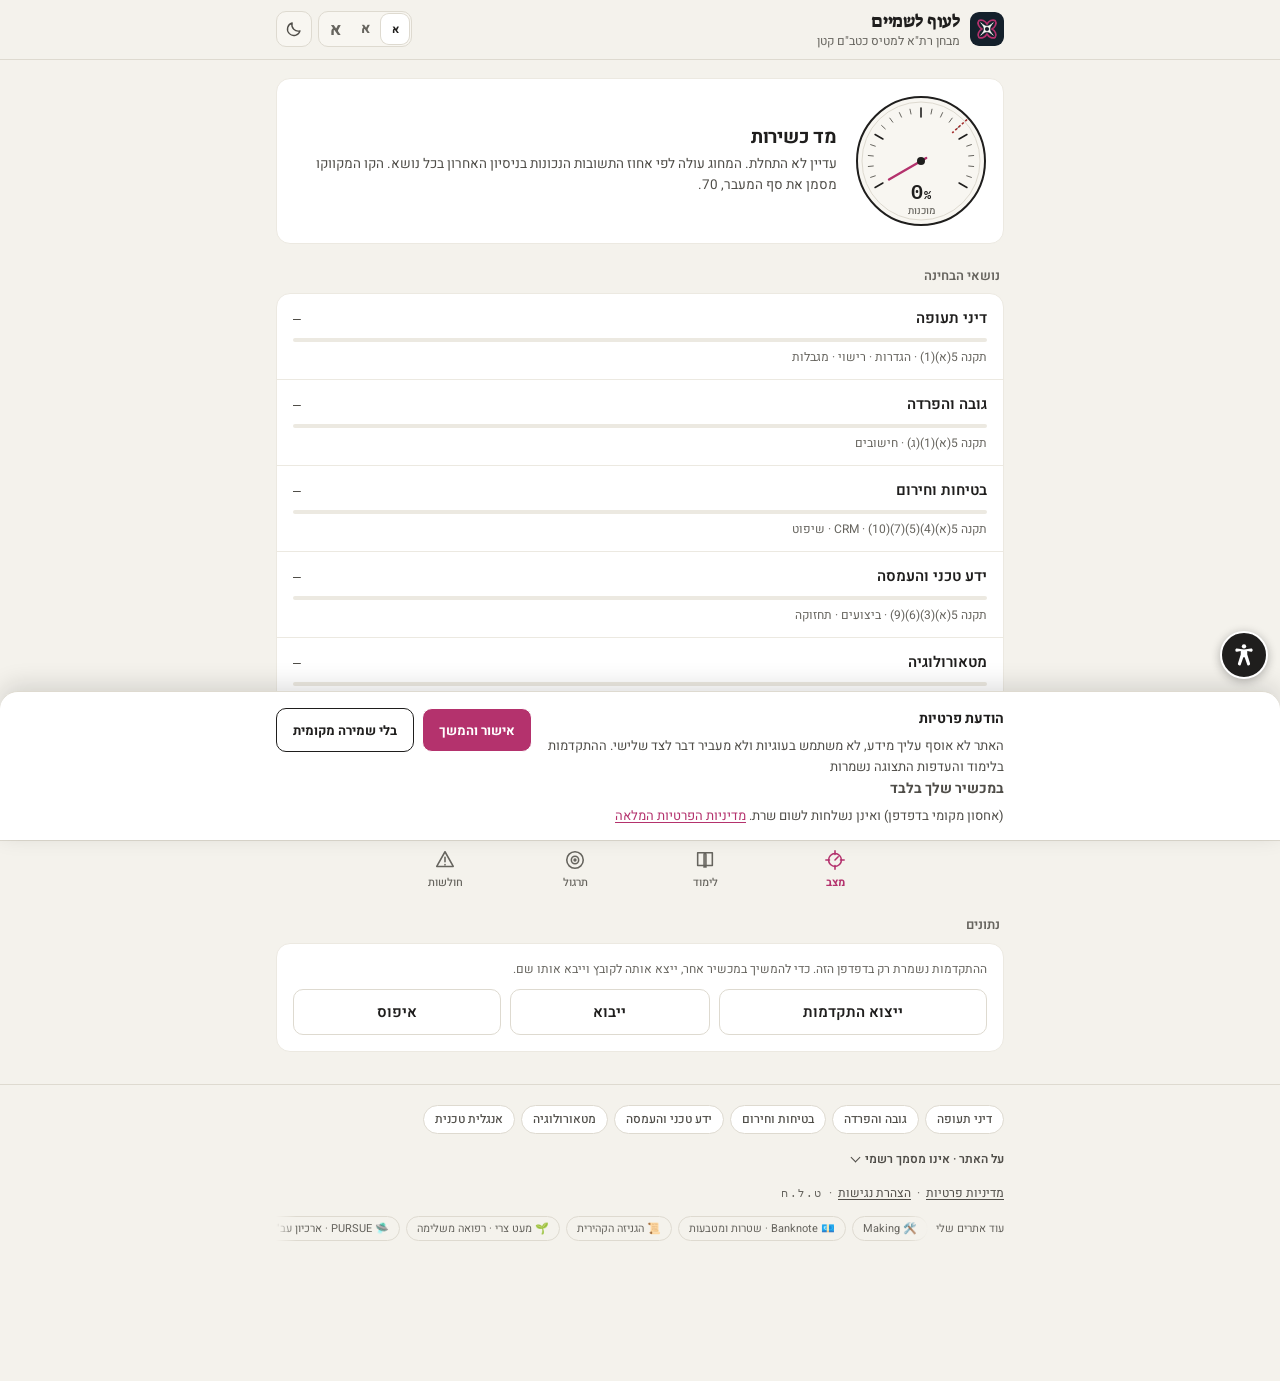
==== index.html @ e7f9210b "פס האתרים הנוספים: תנועה איטית מעצמו הפס נע לאט ימינה בלולאה רציפה (שני עותקים של הרשימה; ההעתק מוסת" ====
<!DOCTYPE html>
<html lang="he" dir="rtl">
<head>
<meta charset="utf-8">
<meta name="viewport" content="width=device-width, initial-scale=1, viewport-fit=cover">

<title>לעוף לשמיים · הכנה לבחינה העיונית לרישיון מטיס כטב"ם קטן (רת"א)</title>
<meta name="description" content="הכנה לבחינה העיונית של רת&quot;א לרישיון מטיס כטב&quot;ם קטן (עד 25 ק&quot;ג, קשר עין): 204 שאלות עם הסבר ומקור, 170 כרטיסיות לימוד, סימולציית מבחן ומד כשירות. חינם, בעברית, עובד גם אופליין.">

<!-- ===== זהות הדף לזחלנים (canonical + hreflang) =====
     הכתובות מוחלטות ומצביעות לדומיין הסופי. אם הדומיין משתנה — יש לעדכן
     כאן, ב-sitemap.xml, ב-robots.txt וב-JSON-LD שבתחתית ה-head. -->
<link rel="canonical" href="https://dronexam.co.il/">
<link rel="alternate" hreflang="he-IL" href="https://dronexam.co.il/">
<link rel="alternate" hreflang="x-default" href="https://dronexam.co.il/">
<meta name="robots" content="index, follow, max-snippet:-1, max-image-preview:large">

<!-- ===== Open Graph — תצוגה מקדימה בוואטסאפ / פייסבוק / טלגרם / לינקדאין =====
     וואטסאפ קורא רק HTML סטטי (לא מריץ JS), דורש כתובת תמונה מוחלטת ב-https,
     ומעדיף תמונה קלה. cover.jpg הוא 1200x630 (יחס 1.91:1) במשקל ~75KB. -->
<meta property="og:type" content="website">
<meta property="og:site_name" content="לעוף לשמיים">
<meta property="og:locale" content="he_IL">
<meta property="og:url" content="https://dronexam.co.il/">
<meta property="og:title" content="לעוף לשמיים · הכנה לבחינת רת&quot;א למטיס כטב&quot;ם קטן">
<meta property="og:description" content="204 שאלות עם הסבר ומקור, 170 כרטיסיות, סימולציית מבחן ומד כשירות לבחינה העיונית לרישיון מטיס כטב&quot;ם קטן. חינם ובעברית.">
<meta property="og:image" content="https://dronexam.co.il/assets/og/cover.jpg?v=3">
<meta property="og:image:secure_url" content="https://dronexam.co.il/assets/og/cover.jpg?v=3">
<meta property="og:image:type" content="image/jpeg">
<meta property="og:image:width" content="1200">
<meta property="og:image:height" content="630">
<meta property="og:image:alt" content="הלוגו של &quot;לעוף לשמיים&quot;, סמל של רחפן עם ארבעה מדחפים, לצד שם האתר ומספרי התוכן">

<!-- ===== Twitter / X ===== -->
<meta name="twitter:card" content="summary_large_image">
<meta name="twitter:title" content="לעוף לשמיים · הכנה לבחינת רת&quot;א למטיס כטב&quot;ם קטן">
<meta name="twitter:description" content="204 שאלות עם הסבר ומקור, 170 כרטיסיות, סימולציית מבחן ומד כשירות. חינם ובעברית.">
<meta name="twitter:image" content="https://dronexam.co.il/assets/og/cover.jpg?v=3">
<meta name="twitter:image:alt" content="הלוגו של &quot;לעוף לשמיים&quot;, סמל של רחפן עם ארבעה מדחפים, לצד שם האתר ומספרי התוכן">

<meta name="theme-color" content="#F4F2EC" media="(prefers-color-scheme: light)">
<meta name="theme-color" content="#1C1B19" media="(prefers-color-scheme: dark)">
<link rel="manifest" href="manifest.webmanifest">
<link rel="icon" href="assets/icons/icon.svg" type="image/svg+xml">
<!-- נפילה אחורה לדפדפנים בלי תמיכה ב-SVG favicon. ב-16px מוגש וריאנט
     מפושט (בלי רוזטת המג'נטה), שנשאר קריא בגודל הזה. -->
<link rel="icon" href="assets/icons/icon-32.png" type="image/png" sizes="32x32">
<link rel="icon" href="assets/icons/icon-16.png" type="image/png" sizes="16x16">
<link rel="apple-touch-icon" href="assets/icons/icon-192.png">
<meta name="apple-mobile-web-app-capable" content="yes">
<meta name="mobile-web-app-capable" content="yes">
<meta name="apple-mobile-web-app-status-bar-style" content="black-translucent">
<meta name="apple-mobile-web-app-title" content="לעוף לשמיים">

<!-- טעינה מוקדמת של שני הפונטים שמופיעים במסך הראשון — משפר LCP. -->
<link rel="preload" href="assets/fonts/heebo-300-hebrew.woff2" as="font" type="font/woff2" crossorigin>
<link rel="preload" href="assets/fonts/suezone-400-hebrew.woff2" as="font" type="font/woff2" crossorigin>
<link rel="stylesheet" href="assets/css/style.css">
<link rel="stylesheet" href="assets/css/a11y.css">

<!-- החלה מוקדמת של העדפות התצוגה — לפני הציור הראשון, כדי למנוע הבהוב.
     הלוגיקה המלאה יושבת ב-assets/js/app/fontsize.js וב-assets/js/app/a11y.js.
     אם המשתמש בחר "בלי שמירה מקומית" אין מה לקרוא, ולכן אין מה להחיל. -->
<script>
try{
  var _r=document.documentElement,_t=null;
  var _p=localStorage.getItem('privacy:v1');
  if(!_p||JSON.parse(_p).local!==false){
    var _fs=localStorage.getItem('altimeter:fs');
    if(_fs==='m'||_fs==='l')_r.setAttribute('data-fs',_fs);
    _t=localStorage.getItem('altimeter:theme');
    var _a=localStorage.getItem('a11y:v1');
    if(_a){_a=JSON.parse(_a);
      if(_a.mode)_r.classList.add('a11y-'+_a.mode);
      ['links','readable','spacing','still','cursor','focus'].forEach(function(k){if(_a[k])_r.classList.add('a11y-'+k);});}
  }
  if(_t!=='light'&&_t!=='dark')_t=(window.matchMedia&&matchMedia('(prefers-color-scheme: dark)').matches)?'dark':'light';
  _r.setAttribute('data-theme',_t);
}catch(e){}
</script>

<!-- ===== נתונים מובנים (schema.org) — כך גוגל מבין מה האתר הזה ===== -->
<script type="application/ld+json">
{
  "@context": "https://schema.org",
  "@graph": [
    {
      "@type": "WebSite",
      "@id": "https://dronexam.co.il/#website",
      "url": "https://dronexam.co.il/",
      "name": "לעוף לשמיים",
      "description": "הכנה לבחינה העיונית של רשות התעופה האזרחית לרישיון מטיס כטב\"ם קטן",
      "inLanguage": "he-IL"
    },
    {
      "@type": ["WebApplication", "LearningResource"],
      "@id": "https://dronexam.co.il/#app",
      "name": "לעוף לשמיים",
      "url": "https://dronexam.co.il/",
      "isPartOf": { "@id": "https://dronexam.co.il/#website" },
      "applicationCategory": "EducationalApplication",
      "operatingSystem": "Any (web browser)",
      "browserRequirements": "דפדפן מודרני עם JavaScript",
      "inLanguage": "he-IL",
      "isAccessibleForFree": true,
      "isFamilyFriendly": true,
      "learningResourceType": ["תרגול", "כרטיסיות לימוד", "סימולציית מבחן"],
      "educationalLevel": "הכשרה מקצועית: רישיון מטיס כטב\"ם קטן",
      "teaches": [
        "דיני תעופה",
        "גובה והפרדה",
        "בטיחות וחירום",
        "ידע טכני והעמסה",
        "מטאורולוגיה",
        "אנגלית טכנית"
      ],
      "about": {
        "@type": "Thing",
        "name": "הבחינה העיונית לרישיון מטיס כטב\"ם קטן",
        "description": "בחינה עיונית של רשות התעופה האזרחית (רת\"א) לכלי טיס בלתי מאויש שמסתו בהמראה קטנה מ-25 ק\"ג, בהפעלה בקשר עין ישיר (VLOS)",
        "sameAs": "https://www.gov.il/he/pages/knowledge-exam-uav"
      },
      "offers": {
        "@type": "Offer",
        "price": "0",
        "priceCurrency": "ILS",
        "availability": "https://schema.org/InStock"
      },
      "image": "https://dronexam.co.il/assets/og/cover.jpg?v=3"
    }
  ]
}
</script>
</head>
<body>

<a class="skip" href="#main">דלג לתוכן</a>

<header class="band">
  <div class="wrap band-wrap">
    <div class="brand">
      <img class="brand-mark" src="assets/icons/icon.svg" alt="" width="34" height="34">
      <div class="band-txt">
        <h1 class="ttl">לעוף לשמיים<span class="sr-only"> · הכנה לבחינה העיונית לרישיון מטיס כטב"ם קטן של רת"א</span></h1>
        <span class="cs">מבחן רת"א למטיס כטב"ם קטן</span>
      </div>
    </div>
    <div class="band-tools">
      <div class="fs-bar" role="group" aria-label="גודל טקסט">
        <button type="button" data-fs="s" aria-pressed="true" title="טקסט קטן" onclick="setFontSize('s')">א<span class="sr-only">קטן</span></button>
        <button type="button" data-fs="m" aria-pressed="false" title="טקסט בינוני" onclick="setFontSize('m')">א<span class="sr-only">בינוני</span></button>
        <button type="button" data-fs="l" aria-pressed="false" title="טקסט גדול" onclick="setFontSize('l')">א<span class="sr-only">גדול</span></button>
      </div>
      <button type="button" class="icon-btn" data-theme-toggle aria-pressed="false" title="מעבר לתצוגה כהה">
        <svg class="i-moon" viewBox="0 0 24 24" aria-hidden="true"><path d="M20 14.5A8.5 8.5 0 0 1 9.5 4a8.5 8.5 0 1 0 10.5 10.5z"/></svg>
        <svg class="i-sun" viewBox="0 0 24 24" aria-hidden="true"><circle cx="12" cy="12" r="4"/><path d="M12 2v2M12 20v2M4.9 4.9l1.4 1.4M17.7 17.7l1.4 1.4M2 12h2M20 12h2M4.9 19.1l1.4-1.4M17.7 6.3l1.4-1.4"/></svg>
        <span class="sr-only">תצוגה כהה</span>
      </button>
    </div>
  </div>
</header>

<main class="wrap" id="main">

<!-- ============ DASHBOARD ============ -->
<section id="v-home" class="view on">
  <div class="gauge-row">
    <div class="gauge" id="gauge"></div>
    <div class="gauge-txt">
      <h2>מד כשירות</h2>
      <p id="gauge-note">עדיין לא התחלת. המחוג עולה לפי אחוז התשובות הנכונות בניסיון האחרון בכל נושא.</p>
    </div>
  </div>

  <h2 class="eyebrow">נושאי הבחינה</h2>
  <!-- תוכן סטטי לזחלנים ולגולשים ללא JS. render() מחליף אותו בפסי ההתקדמות. -->
  <div id="subjects">
    <ul class="seo-list">
      <li><b>דיני תעופה</b>: תקנה 5(א)(1) · הגדרות · רישוי · מגבלות</li>
      <li><b>גובה והפרדה</b>: תקנה 5(א)(1)(ג) · חישובים</li>
      <li><b>בטיחות וחירום</b>: תקנה 5(א)(4)(5)(7)(10) · CRM · שיפוט</li>
      <li><b>ידע טכני והעמסה</b>: תקנה 5(א)(3)(6)(9) · ביצועים · תחזוקה</li>
      <li><b>מטאורולוגיה</b>: תקנה 5(א)(2) · בסיסית ויישומה</li>
      <li><b>אנגלית טכנית</b>: תקנה 5(א)(11) · מונחים תעופתיים</li>
    </ul>
  </div>

  <div class="btn-row">
    <button class="btn mag" onclick="startExam()">סימולציית מבחן מלאה</button>
    <button class="btn alt" onclick="go('study')">לימוד</button>
  </div>

  <hr class="rule">
  <h2 class="eyebrow">נתונים</h2>
  <div class="card">
    <p class="tiny" style="margin:0 0 10px">ההתקדמות נשמרת רק בדפדפן הזה. כדי להמשיך במכשיר אחר, ייצא אותה לקובץ וייבא אותו שם.</p>
    <div class="btn-row" style="margin:0">
      <button class="btn alt" onclick="exportData()">ייצוא התקדמות</button>
      <button class="btn alt" onclick="document.getElementById('imp').click()">ייבוא</button>
      <button class="btn alt" onclick="resetAll()">איפוס</button>
    </div>
    <input type="file" id="imp" accept=".json" style="display:none" onchange="importData(event)">
  </div>
</section>

<!-- ============ STUDY ============ -->
<section id="v-study" class="view">
  <h2 class="eyebrow">לימוד לפי נושא</h2>
  <div id="study-nav"></div>
  <div id="study-body"></div>
</section>

<!-- ============ DRILL ============ -->
<section id="v-drill" class="view">
  <div id="drill-body"></div>
</section>

<!-- ============ WEAK ============ -->
<section id="v-weak" class="view">
  <div id="weak-body"></div>
</section>

</main>

<footer class="site-foot">
  <div class="wrap">
    <nav class="foot-topics" aria-label="דפי נושא לעיון">
      <a href="aviation-law/">דיני תעופה</a>
      <a href="altitude-separation/">גובה והפרדה</a>
      <a href="safety-emergency/">בטיחות וחירום</a>
      <a href="technical-loading/">ידע טכני והעמסה</a>
      <a href="meteorology/">מטאורולוגיה</a>
      <a href="aviation-english/">אנגלית טכנית</a>
    </nav>

    <!-- הטקסט נשאר ב-HTML (ולכן נסרק ונקרא כרגיל), רק מקופל כברירת מחדל
         כדי שלא ימלא את תחתית המסך. -->
    <details class="foot-more">
      <summary>על האתר · אינו מסמך רשמי</summary>
      <p><b>לעוף לשמיים</b> הוא כלי לימוד חופשי בעברית לקראת הבחינה העיונית של רשות התעופה
      האזרחית (רת"א) לרישיון מטיס כטב"ם קטן, כלומר כלי טיס בלתי מאויש שמסתו בהמראה קטנה מ-25 ק"ג
      ומופעל בקשר עין ישיר (VLOS). האתר כולל 204 שאלות תרגול עם הסבר ומקור, 170 כרטיסיות
      לימוד, סימולציית מבחן בת 36 שאלות ומד כשירות אישי, ועובד גם ללא חיבור לאינטרנט.</p>

      <p>התוכן מבוסס על החומר העיוני הרשמי של רת"א, תקנות הטיס (הפעלת מערכת כטב"ם קטן)
      התשפ"ד-2024, פמ"ת פרק ב-09 וחוק הטיס התשע"א-2011. הוא אינו מסמך רשמי,
      אינו מחליף אותם ואינו ייעוץ מקצועי או משפטי.</p>

      <p>השאלות, ההסברים והמסיחים נוסחו על ידי Claude ואינם שאלות מבחן רשמיות.</p>

      <p>ייתכנו טעויות, ולכן לפני שמסתמכים על משהו כדאי לבדוק אותו מול המקור הרשמי ב<a href="https://www.gov.il/he/pages/knowledge-exam-uav" target="_blank" rel="noopener" title="דף הבחינה העיונית באתר רת&quot;א">אתר רת"א</a>.</p>
    </details>

    <p class="foot-legal"><a href="privacy/">מדיניות פרטיות</a> · <a href="accessibility/">הצהרת נגישות</a> · <span class="tlh">ט.ל.ח</span></p>

    <!-- פס שנע לאט מעצמו. הסט השני הוא העתק לגלילה רציפה, ולכן מוסתר מקורא
         המסך ומהמקלדת. נעצר בריחוף, במיקוד ובלחיצה, ובמצב "בלי תנועה"
         (הגדרת המערכת או תפריט הנגישות) הופך לפס רגיל שגוללים ביד. -->
    <nav class="sister" aria-label="האתרים הנוספים שלי">
      <span class="sister-lbl">עוד אתרים שלי</span>
      <div class="sister-view">
        <div class="sister-track">
        <div class="sister-set">
          <a href="https://making-il.co.il/" rel="noopener"><span aria-hidden="true">🛠️</span> Making</a>
          <a href="https://banknote.co.il/" rel="noopener"><span aria-hidden="true">💶</span> Banknote · שטרות ומטבעות</a>
          <a href="https://www.geniza.co.il/" rel="noopener"><span aria-hidden="true">📜</span> הגניזה הקהירית</a>
          <a href="https://holisticcenter.co.il/" rel="noopener"><span aria-hidden="true">🌱</span> מעט צרי · רפואה משלימה</a>
          <a href="https://pursue.co.il/" rel="noopener"><span aria-hidden="true">🛸</span> PURSUE · ארכיון עב"מים</a>
          <a href="https://heb-cal.co.il/" rel="noopener"><span aria-hidden="true">📅</span> לוח עברי</a>
        </div>
        <div class="sister-set sister-clone" aria-hidden="true">
          <a href="https://making-il.co.il/" rel="noopener" tabindex="-1"><span aria-hidden="true">🛠️</span> Making</a>
          <a href="https://banknote.co.il/" rel="noopener" tabindex="-1"><span aria-hidden="true">💶</span> Banknote · שטרות ומטבעות</a>
          <a href="https://www.geniza.co.il/" rel="noopener" tabindex="-1"><span aria-hidden="true">📜</span> הגניזה הקהירית</a>
          <a href="https://holisticcenter.co.il/" rel="noopener" tabindex="-1"><span aria-hidden="true">🌱</span> מעט צרי · רפואה משלימה</a>
          <a href="https://pursue.co.il/" rel="noopener" tabindex="-1"><span aria-hidden="true">🛸</span> PURSUE · ארכיון עב"מים</a>
          <a href="https://heb-cal.co.il/" rel="noopener" tabindex="-1"><span aria-hidden="true">📅</span> לוח עברי</a>
        </div>
        </div>
      </div>
    </nav>  </div>
</footer>

<nav class="tabbar" aria-label="ניווט ראשי">
  <button id="n-home" class="on" aria-current="page" onclick="go('home')">
    <svg viewBox="0 0 24 24" aria-hidden="true"><path d="M12 2v4M12 18v4M2 12h4M18 12h4"/><circle cx="12" cy="12" r="7"/><path d="M12 12l3.5-3.5"/></svg>
    מצב
  </button>
  <button id="n-study" onclick="go('study')">
    <svg viewBox="0 0 24 24" aria-hidden="true"><path d="M4 4h7a2 2 0 012 2v14a2 2 0 00-2-2H4z"/><path d="M20 4h-7a2 2 0 00-2 2v14a2 2 0 012-2h7z"/></svg>
    לימוד
  </button>
  <button id="n-drill" onclick="go('drill')">
    <svg viewBox="0 0 24 24" aria-hidden="true"><circle cx="12" cy="12" r="9"/><circle cx="12" cy="12" r="4"/><circle cx="12" cy="12" r="1"/></svg>
    תרגול
  </button>
  <button id="n-weak" onclick="go('weak')">
    <svg viewBox="0 0 24 24" aria-hidden="true"><path d="M12 3l9 16H3z"/><path d="M12 9v5M12 17v.5"/></svg>
    חולשות<span class="badge" id="weak-badge" style="display:none">0</span>
  </button>
</nav>

<!-- טעינה בסדר קבוע עם תגיות script רגילות (לא ES modules) — עובד גם ב-file:// ללא שרת -->
<script src="assets/js/data/subjects.js"></script>
<script src="assets/js/data/questions.js"></script>
<script src="assets/js/data/cards.js"></script>
<script src="assets/js/data/study.js"></script>
<script src="assets/js/app/privacy.js"></script>
<script src="assets/js/app/fontsize.js"></script>
<script src="assets/js/app/theme.js"></script>
<script src="assets/js/app/a11y.js"></script>
<script src="assets/js/app/storage.js"></script>
<script src="assets/js/app/gauge.js"></script>
<script src="assets/js/app/study.js"></script>
<script src="assets/js/app/quiz.js"></script>
<script src="assets/js/app/main.js"></script>
</body>
</html>
---- assets/css/style.css ----
/* ================= פונטים מקומיים (עבודה אופליין) ================= */
/* Heebo הוא גופן משתנה (variable): קובץ אחד מכסה את כל המשקלים 100-900.
   לכן הצהרה אחת לכל טווח תווים, עם טווח משקלים, ולא הצהרה לכל משקל. */
/* Heebo · hebrew */
@font-face {
  font-family: 'Heebo';
  font-style: normal;
  font-weight: 100 900;
  font-display: swap;
  src: url(../fonts/heebo-300-hebrew.woff2) format('woff2');
  unicode-range: U+0307-0308, U+0590-05FF, U+200C-2010, U+20AA, U+25CC, U+FB1D-FB4F;
}
/* Heebo · latin-ext */
@font-face {
  font-family: 'Heebo';
  font-style: normal;
  font-weight: 100 900;
  font-display: swap;
  src: url(../fonts/heebo-300-latin-ext.woff2) format('woff2');
  unicode-range: U+0100-02BA, U+02BD-02C5, U+02C7-02CC, U+02CE-02D7, U+02DD-02FF, U+0304, U+0308, U+0329, U+1D00-1DBF, U+1E00-1E9F, U+1EF2-1EFF, U+2020, U+20A0-20AB, U+20AD-20C0, U+2113, U+2C60-2C7F, U+A720-A7FF;
}
/* Heebo · latin */
@font-face {
  font-family: 'Heebo';
  font-style: normal;
  font-weight: 100 900;
  font-display: swap;
  src: url(../fonts/heebo-300-latin.woff2) format('woff2');
  unicode-range: U+0000-00FF, U+0131, U+0152-0153, U+02BB-02BC, U+02C6, U+02DA, U+02DC, U+0304, U+0308, U+0329, U+2000-206F, U+20AC, U+2122, U+2191, U+2193, U+2212, U+2215, U+FEFF, U+FFFD;
}
/* IBM Plex Mono · 400 · latin-ext */
@font-face {
  font-family: 'IBM Plex Mono';
  font-style: normal;
  font-weight: 400;
  font-display: swap;
  src: url(../fonts/ibmplexmono-400-latin-ext.woff2) format('woff2');
  unicode-range: U+0100-02BA, U+02BD-02C5, U+02C7-02CC, U+02CE-02D7, U+02DD-02FF, U+0304, U+0308, U+0329, U+1D00-1DBF, U+1E00-1E9F, U+1EF2-1EFF, U+2020, U+20A0-20AB, U+20AD-20C0, U+2113, U+2C60-2C7F, U+A720-A7FF;
}
/* IBM Plex Mono · 400 · latin */
@font-face {
  font-family: 'IBM Plex Mono';
  font-style: normal;
  font-weight: 400;
  font-display: swap;
  src: url(../fonts/ibmplexmono-400-latin.woff2) format('woff2');
  unicode-range: U+0000-00FF, U+0131, U+0152-0153, U+02BB-02BC, U+02C6, U+02DA, U+02DC, U+0304, U+0308, U+0329, U+2000-206F, U+20AC, U+2122, U+2191, U+2193, U+2212, U+2215, U+FEFF, U+FFFD;
}
/* IBM Plex Mono · 600 · latin-ext */
@font-face {
  font-family: 'IBM Plex Mono';
  font-style: normal;
  font-weight: 600;
  font-display: swap;
  src: url(../fonts/ibmplexmono-600-latin-ext.woff2) format('woff2');
  unicode-range: U+0100-02BA, U+02BD-02C5, U+02C7-02CC, U+02CE-02D7, U+02DD-02FF, U+0304, U+0308, U+0329, U+1D00-1DBF, U+1E00-1E9F, U+1EF2-1EFF, U+2020, U+20A0-20AB, U+20AD-20C0, U+2113, U+2C60-2C7F, U+A720-A7FF;
}
/* IBM Plex Mono · 600 · latin */
@font-face {
  font-family: 'IBM Plex Mono';
  font-style: normal;
  font-weight: 600;
  font-display: swap;
  src: url(../fonts/ibmplexmono-600-latin.woff2) format('woff2');
  unicode-range: U+0000-00FF, U+0131, U+0152-0153, U+02BB-02BC, U+02C6, U+02DA, U+02DC, U+0304, U+0308, U+0329, U+2000-206F, U+20AC, U+2122, U+2191, U+2193, U+2212, U+2215, U+FEFF, U+FFFD;
}
/* Suez One · 400 · hebrew */
@font-face {
  font-family: 'Suez One';
  font-style: normal;
  font-weight: 400;
  font-display: swap;
  src: url(../fonts/suezone-400-hebrew.woff2) format('woff2');
  unicode-range: U+0307-0308, U+0590-05FF, U+200C-2010, U+20AA, U+25CC, U+FB1D-FB4F;
}
/* Suez One · 400 · latin-ext */
@font-face {
  font-family: 'Suez One';
  font-style: normal;
  font-weight: 400;
  font-display: swap;
  src: url(../fonts/suezone-400-latin-ext.woff2) format('woff2');
  unicode-range: U+0100-02BA, U+02BD-02C5, U+02C7-02CC, U+02CE-02D7, U+02DD-02FF, U+0304, U+0308, U+0329, U+1D00-1DBF, U+1E00-1E9F, U+1EF2-1EFF, U+2020, U+20A0-20AB, U+20AD-20C0, U+2113, U+2C60-2C7F, U+A720-A7FF;
}
/* Suez One · 400 · latin */
@font-face {
  font-family: 'Suez One';
  font-style: normal;
  font-weight: 400;
  font-display: swap;
  src: url(../fonts/suezone-400-latin.woff2) format('woff2');
  unicode-range: U+0000-00FF, U+0131, U+0152-0153, U+02BB-02BC, U+02C6, U+02DA, U+02DC, U+0304, U+0308, U+0329, U+2000-206F, U+20AC, U+2122, U+2191, U+2193, U+2212, U+2215, U+FEFF, U+FFFD;
}


/* ================= עיצוב האפליקציה =================
   שפת העיצוב (מגרסה 3): רקע נייר חם, משטחים לבנים עם פינות מעוגלות,
   קווים רכים וכמעט בלי צללים. המג'נטה נשארת צבע הזהות. אותה מערכת
   משתנים מזינה מצב בהיר, מצב כהה ואת מצבי הנגישות (a11y.css), ולכן
   שום צבע ברכיב לא נכתב ישירות: רק דרך משתנה. */
:root{
  --paper:#F4F2EC;
  --surface:#FFFFFF;
  --surface-2:#F8F6F1;
  --ink:#1F1E1D;
  --ink-2:#4F4D48;
  --ink-3:#66645E;   /* 5.2:1 מול --paper. טקסט משני קטן חייב 4.5:1 (WCAG 1.4.3) */
  --magenta:#B4326D;
  --blue:#22608F;
  --amber:#96581A;
  --green:#2C6B4E;
  --red:#A32B2B;
  --hair:#DEDAD0;
  --hair-2:#ECE9E1;
  --on-accent:#FFFFFF;
  /* רקעים עדינים להודעות, להסברים ולסימון תשובות */
  --tint-mag:#FAEEF3;  --on-tint-mag:#6B2242;
  --tint-amber:#FAF3E8; --on-tint-amber:#5C4520;
  --tint-blue:#EEF3F8; --on-tint-blue:#1E3A4F;
  --tint-green:#EAF4EE;
  --tint-red:#F9EDED; --on-tint-red:#5C2020;
  /* צבעי הנושאים. subjects.js מחזיק את הגוון הבהיר; כאן הוא עובר
     לגוון בהיר יותר במצב כהה, כדי שכותרות בצבע הנושא יישארו קריאות. */
  --s-LAW:#B4326D; --s-CALC:#22608F; --s-OPS:#8A2E2E;
  --s-TECH:#96581A; --s-MET:#2C6B4E; --s-ENG:#4A3B8C;
  --r:14px;
  --r-sm:10px;
  --shadow:none;
  --tap:rgba(31,30,29,.05);
  color-scheme:light;
}
/* מצב כהה. data-theme נקבע בסקריפט המוקדם שב-<head> (לפי בחירת המשתמש
   או לפי הגדרת המערכת). בלי JS, שאילתת המדיה למטה עושה את אותו הדבר.
   הסלקטורים ברמת ספציפיות של html.a11y-*, ו-a11y.css נטען אחרי הקובץ
   הזה: לכן כשמצב נגישות דלוק, הוא גובר על המצב הכהה. */
html[data-theme="dark"]{
  --paper:#1C1B19;
  --surface:#252422;
  --surface-2:#2D2B28;
  --ink:#F3F1EC;
  --ink-2:#CFCBC2;
  --ink-3:#A9A59C;
  --magenta:#F07CAE;
  --blue:#86BCE8;
  --amber:#E5AE6B;
  --green:#7FCBA3;
  --red:#F29494;
  --hair:#3A3833;
  --hair-2:#302E2A;
  --on-accent:#1C1016;
  --tint-mag:#35212A;  --on-tint-mag:#F6D5E3;
  --tint-amber:#33291C; --on-tint-amber:#F0DDC2;
  --tint-blue:#1E2A35; --on-tint-blue:#D5E6F4;
  --tint-green:#1C2E25;
  --tint-red:#3A2020; --on-tint-red:#F6D6D6;
  --s-LAW:#F07CAE; --s-CALC:#86BCE8; --s-OPS:#EE9A9A;
  --s-TECH:#E5AE6B; --s-MET:#7FCBA3; --s-ENG:#B6A8F0;
  --tap:rgba(255,255,255,.06);
  color-scheme:dark;
}
@media (prefers-color-scheme:dark){
  html:not([data-theme]){
    --paper:#1C1B19;--surface:#252422;--surface-2:#2D2B28;
    --ink:#F3F1EC;--ink-2:#CFCBC2;--ink-3:#A9A59C;
    --magenta:#F07CAE;--blue:#86BCE8;--amber:#E5AE6B;--green:#7FCBA3;--red:#F29494;
    --hair:#3A3833;--hair-2:#302E2A;--on-accent:#1C1016;
    --tint-mag:#35212A;--on-tint-mag:#F6D5E3;--tint-amber:#33291C;--on-tint-amber:#F0DDC2;
    --tint-blue:#1E2A35;--on-tint-blue:#D5E6F4;--tint-green:#1C2E25;--tint-red:#3A2020;--on-tint-red:#F6D6D6;
    --s-LAW:#F07CAE;--s-CALC:#86BCE8;--s-OPS:#EE9A9A;--s-TECH:#E5AE6B;--s-MET:#7FCBA3;--s-ENG:#B6A8F0;
    --tap:rgba(255,255,255,.06);color-scheme:dark;
  }
}

*{box-sizing:border-box;-webkit-tap-highlight-color:transparent}
html,body{margin:0;padding:0}

/* ---- גודל טקסט (3 מדרגות) ----
   כל מידות הטקסט בגיליון נמדדות ב-rem, ולכן שינוי גודל הבסיס כאן מגדיל
   את כל האפליקציה בבת אחת. 's' הוא הגודל המקורי. דפי הנושא הסטטיים
   חולקים את הגיליון הזה, ובלי data-fs הם נשארים על 16px. */
html{font-size:16px;-webkit-text-size-adjust:100%;text-size-adjust:100%}
html[data-fs="m"]{font-size:18px}
html[data-fs="l"]{font-size:20px}
body{
  background:var(--paper);
  color:var(--ink);
  font-family:'Heebo',system-ui,sans-serif;
  font-size:1rem;line-height:1.6;
  padding-bottom:4.5rem;
  padding-bottom:calc(4.5rem + env(safe-area-inset-bottom));
  -webkit-font-smoothing:antialiased;
}
h1,h2,h3{font-family:'Heebo',system-ui,sans-serif;font-weight:700;line-height:1.3;margin:0;letter-spacing:-.01em}
.mono{font-family:'IBM Plex Mono',monospace;font-variant-numeric:tabular-nums;direction:ltr;unicode-bidi:isolate}
button{font-family:inherit;font-size:inherit;color:inherit;cursor:pointer}
:focus-visible{outline:2px solid var(--magenta);outline-offset:2px}
/* כותרת שמקבלת מיקוד מהקוד (במעבר בין תצוגות) אינה פקד. קורא המסך
   מקריא אותה, ואין סיבה לצייר סביבה מסגרת שנראית כמו באג. */
[tabindex="-1"]:focus{outline:none}
@media (prefers-reduced-motion:reduce){*{animation:none!important;transition:none!important}}

/* ---- shell ---- */
.wrap{max-width:760px;margin:0 auto;padding:0 16px}
header.band{
  position:sticky;top:0;z-index:40;
  background:var(--paper);color:var(--ink);
  border-bottom:1px solid var(--hair);
  padding:10px 0;padding-top:calc(10px + env(safe-area-inset-top));
}
.band .wrap{display:flex;align-items:center;gap:10px}
.brand{display:flex;align-items:center;gap:10px;min-width:0;flex:1 1 auto;color:inherit;text-decoration:none}
.brand-mark{width:34px;height:34px;flex:0 0 auto;border-radius:9px;display:block}
.band-txt{display:flex;flex-direction:column;min-width:0}
.band .ttl{font-family:'Suez One',Georgia,serif;font-weight:400;font-size:1.125rem;line-height:1.25;margin:0;color:var(--ink);text-decoration:none}
.band .cs{font-size:.75rem;line-height:1.35;color:var(--ink-3);white-space:nowrap;overflow:hidden;text-overflow:ellipsis}
.band-tools{display:flex;align-items:center;gap:6px;flex:0 0 auto;margin-inline-start:auto}

/* ---- סרגל גודל טקסט ----
   מידות קבועות ב-px בכוונה: הסרגל לא משנה גודל יחד עם התוכן,
   כדי שיישאר עוגן יציב בכל שלוש המדרגות. */
.fs-bar{
  display:flex;align-items:stretch;gap:2px;padding:2px;
  background:var(--surface-2);border:1px solid var(--hair);border-radius:10px;
}
.fs-bar button{
  background:none;border:none;padding:0 6px;min-width:28px;min-height:30px;border-radius:8px;
  display:flex;align-items:center;justify-content:center;
  font-family:'Heebo',system-ui,sans-serif;font-weight:700;line-height:1;
  color:var(--ink-3);
}
/* שלושת אלה נשארים ב-px בכוונה: אחרת ה"א" הקטנה גדלה גם היא ואי אפשר להשוות. */
.fs-bar button[data-fs="s"]{font-size:11px} /* a11y-allow-px */
.fs-bar button[data-fs="m"]{font-size:14px} /* a11y-allow-px */
.fs-bar button[data-fs="l"]{font-size:17px} /* a11y-allow-px */
.fs-bar button[aria-pressed="true"]{background:var(--surface);color:var(--ink);box-shadow:0 0 0 1px var(--hair)}
.fs-bar button:active{background:var(--tap)}

/* כפתור ערכת הצבעים (בהיר / כהה) */
.icon-btn{
  width:36px;height:36px;flex:0 0 auto;border-radius:10px;
  display:grid;place-items:center;padding:0;
  background:var(--surface-2);border:1px solid var(--hair);color:var(--ink-2);
}
.icon-btn:active{background:var(--tap)}
.icon-btn svg{width:18px;height:18px;fill:none;stroke:currentColor;stroke-width:1.8;stroke-linecap:round;stroke-linejoin:round}
.icon-btn .i-sun{display:none}
html[data-theme="dark"] .icon-btn .i-sun{display:block}
html[data-theme="dark"] .icon-btn .i-moon{display:none}

.view{display:none;padding-top:18px}
.view.on{display:block}

/* כותרת מדור קטנה (לפני כרטיס או רשימה) */
.eyebrow{
  font-family:'Heebo',system-ui,sans-serif;font-size:.8125rem;font-weight:600;
  color:var(--ink-3);margin:0 4px 8px;line-height:1.5;letter-spacing:0;
}

/* ---- נגישות + זחלנים ---- */
.sr-only{
  position:absolute;width:1px;height:1px;padding:0;margin:-1px;
  overflow:hidden;clip:rect(0,0,0,0);white-space:nowrap;border:0;
}
.skip{
  position:absolute;right:-9999px;top:0;z-index:50;
  background:var(--ink);color:var(--paper);border-radius:var(--r-sm);
  padding:9px 14px;font-size:.8125rem;text-decoration:none;
}
.skip:focus{right:8px;top:8px}
/* רשימת הנושאים הסטטית שב-#subjects — נראית רק אם JS לא רץ. */
.seo-list{
  margin:0;padding:12px 16px;list-style:none;
  font-size:.8125rem;color:var(--ink-2);line-height:1.75;
}
.seo-list b{color:var(--ink);font-weight:600}

/* ---- מד הכשירות (המחוג) ---- */
.gauge-row{
  display:flex;gap:18px;align-items:center;margin-bottom:22px;
  background:var(--surface);border:1px solid var(--hair-2);border-radius:var(--r);
  padding:16px;
}
.gauge{flex:0 0 8.25rem;width:8.25rem;height:8.25rem;position:relative}
.gauge svg{display:block;width:100%;height:100%}
/* הקריאה יושבת בפתח התחתון של השעון: המחוג נע על 240 מעלות בלבד, והרבע
   התחתון (120 מעלות סביב "שש") נשאר תמיד פנוי. כך המחוג לא עובר אף פעם
   מעל המספר. */
.gauge .rdg{
  position:absolute;inset:0;display:flex;flex-direction:column;
  align-items:center;justify-content:flex-end;padding-bottom:6%;pointer-events:none;
}
.gauge .rdg b{font-family:'IBM Plex Mono',monospace;font-size:1.25rem;font-weight:600;letter-spacing:-.02em;line-height:1}
.gauge .rdg b{direction:ltr;unicode-bidi:isolate}
.gauge .rdg b small{font-size:.6em;font-weight:600;margin-inline-start:1px}
.gauge .rdg span{font-size:.625rem;font-weight:500;color:var(--ink-3);margin-top:2px}
/* המחוג מצויר ב-SVG; הצבעים שלו מגיעים מהמשתנים דרך המחלקות האלה */
.gauge .g-face{fill:var(--surface-2);stroke:var(--ink)}
.gauge .g-ring{stroke:var(--hair)}
.gauge .g-maj{stroke:var(--ink)}
.gauge .g-min{stroke:var(--ink-3)}
.gauge .g-needle{stroke:var(--magenta)}
.gauge .g-hub{fill:var(--ink)}
.gauge .g-bug{stroke:var(--red)}
.gauge .g-arc.lo{stroke:var(--magenta)}
.gauge .g-arc.mid{stroke:var(--blue)}
.gauge .g-arc.hi{stroke:var(--green)}
.gauge-txt{min-width:0}
.gauge-txt h2{font-size:1.1875rem;margin-bottom:4px}
.gauge-txt p{margin:0;font-size:.84375rem;color:var(--ink-2);line-height:1.55}
@media(max-width:430px){
  .band .cs{font-size:.6875rem}
  .gauge-row{gap:14px;padding:14px}
  .gauge{flex-basis:6.75rem;width:6.75rem;height:6.75rem}
  .gauge .rdg b{font-size:1.0625rem}
  .gauge-txt h2{font-size:1.0625rem}
  .gauge-txt p{font-size:.78125rem}
}
@media(max-width:360px){
  .brand-mark{display:none}
}

/* ---- פסי הנושאים (רשימה מקובצת בכרטיס אחד) ---- */
#subjects{
  background:var(--surface);border:1px solid var(--hair-2);border-radius:var(--r);
  overflow:hidden;
}
.strip{
  display:block;width:100%;text-align:right;background:none;
  border:none;border-bottom:1px solid var(--hair-2);border-radius:0;
  padding:13px 16px;margin:0;
}
.strip:last-child{border-bottom:none}
.strip:active{background:var(--tap)}
.strip .top{display:flex;justify-content:space-between;align-items:baseline;gap:10px}
.strip .nm{font-weight:600;font-size:.9375rem}
.strip .pc{font-family:'IBM Plex Mono',monospace;font-size:.78125rem;color:var(--ink-2);font-weight:600}
.strip .bar{height:4px;background:var(--hair-2);margin-top:9px;border-radius:999px;overflow:hidden}
.strip .bar i{display:block;height:100%;background:var(--blue);border-radius:999px;transition:width .5s ease}
.strip .sub{font-size:.75rem;color:var(--ink-3);margin-top:6px}

/* ---- כרטיס כללי ---- */
.card{
  background:var(--surface);border:1px solid var(--hair-2);border-radius:var(--r);
  padding:16px;margin-bottom:12px;
}
.card h3{font-size:1rem;margin-bottom:8px}

/* ---- הודעה ---- */
.notice{
  border-inline-start:3px solid var(--amber);background:var(--tint-amber);
  padding:12px 14px;border-radius:var(--r-sm);font-size:.8125rem;color:var(--on-tint-amber);margin:12px 0;
}
.notice.mag{border-color:var(--magenta);background:var(--tint-mag);color:var(--on-tint-mag)}
.notice b{font-weight:700}

/* ---- כפתורים ---- */
.btn{
  display:inline-block;background:var(--ink);color:var(--paper);border:none;
  border-radius:var(--r-sm);padding:12px 20px;font-weight:600;font-size:.9375rem;
  text-decoration:none;
}
.btn.alt{background:var(--surface);color:var(--ink);border:1px solid var(--hair);padding:11px 19px}
.btn.mag{background:var(--magenta);color:var(--on-accent)}
.btn:active{opacity:.8}
.btn:disabled{opacity:.4}
.btn-row{display:flex;gap:9px;flex-wrap:wrap;margin-top:14px}
.btn-row .btn{flex:1 1 auto;text-align:center}

/* ---- שאלה ---- */
.qmeta{display:flex;justify-content:space-between;align-items:center;gap:8px;margin-bottom:12px;
  font-size:.75rem;color:var(--ink-3)}
.qmeta .mono{font-size:.75rem}
.qtag{background:var(--surface);border:1px solid var(--hair);padding:3px 10px;border-radius:999px;color:var(--ink-2);font-weight:500}
.qbest{color:var(--magenta);font-weight:700}
.qtext{font-size:1.0625rem;font-weight:600;line-height:1.55;margin-bottom:15px}
.opt{
  display:block;width:100%;text-align:right;background:var(--surface);
  border:1px solid var(--hair);border-radius:var(--r-sm);padding:13px 14px;
  margin-bottom:8px;font-size:.9375rem;line-height:1.5;position:relative;
  transition:border-color .12s, background .12s;
}
.opt:active{background:var(--surface-2)}
.opt .lt{font-family:'IBM Plex Mono',monospace;font-weight:600;color:var(--ink-3);margin-inline-end:8px}
/* הסימון אינו נשען על צבע בלבד (WCAG 1.4.1): לצד הצבע יש גם סמל
   בקצה השורה, שנקרא גם בעיוורון צבעים ובהדפסה בשחור-לבן. */
.opt.correct{border-color:var(--green);box-shadow:inset 0 0 0 1px var(--green);background:var(--tint-green)}
.opt.correct .lt{color:var(--green)}
.opt.wrong{border-color:var(--red);box-shadow:inset 0 0 0 1px var(--red);background:var(--tint-red)}
.opt.wrong .lt{color:var(--red)}
.opt.correct::after,.opt.wrong::after{
  position:absolute;inset-inline-end:12px;top:50%;transform:translateY(-50%);
  font-family:'IBM Plex Mono',monospace;font-size:1rem;font-weight:600;line-height:1;
}
.opt.correct::after{content:'\2713';color:var(--green)}
.opt.wrong::after{content:'\2717';color:var(--red)}
.opt.correct,.opt.wrong{padding-inline-end:34px}
.opt[disabled]{cursor:default;color:var(--ink)}
.expl{
  border-inline-start:3px solid var(--blue);background:var(--tint-blue);padding:12px 14px;
  border-radius:var(--r-sm);margin-top:12px;font-size:.875rem;line-height:1.65;color:var(--on-tint-blue);
}
.expl .hd{font-weight:700;display:block;margin-bottom:4px;font-size:.8125rem}
.expl.bad{border-color:var(--red);background:var(--tint-red);color:var(--on-tint-red)}
.src{font-size:.71875rem;color:inherit;opacity:.85;margin-top:9px;line-height:1.5}

/* ---- סיכום ---- */
.topic{padding:2px 0}
.topic h3{font-size:1rem;color:var(--magenta);margin-bottom:8px}
.topic ul{margin:0;padding-inline-start:18px}
.topic li{font-size:.90625rem;line-height:1.7;margin-bottom:6px}
.topic li:last-child{margin-bottom:0}
.topic li b{font-weight:700}
.kv{font-family:'IBM Plex Mono',monospace;background:var(--surface-2);
  padding:1px 6px;border-radius:6px;font-size:.78125rem;border:1px solid var(--hair-2)}

/* ---- תוצאה ---- */
.score{text-align:center;padding:22px 0 6px}
.score .big{font-family:'IBM Plex Mono',monospace;font-size:3.25rem;font-weight:600;line-height:1}
.score .lbl{font-size:.8125rem;color:var(--ink-3);margin-top:8px}
.score.pass .big{color:var(--green)}
.score.fail .big{color:var(--red)}
.brk{border-top:1px solid var(--hair-2);margin-top:16px;padding-top:6px}
.brk-row{display:flex;justify-content:space-between;padding:9px 0;font-size:.875rem;
  border-bottom:1px solid var(--hair-2)}
.brk-row:last-child{border-bottom:none}
.brk-row span:last-child{font-family:'IBM Plex Mono',monospace;font-weight:600}

/* ---- ניווט תחתון ---- */
/* ממוקד למחלקה ולא לתגית nav, כדי שרכיבי nav אחרים (פירורי לחם, תוכן
   עניינים) לא ייתפסו. */
nav.tabbar{
  position:fixed;bottom:0;inset-inline:0;background:var(--paper);
  border-top:1px solid var(--hair);display:flex;z-index:50;
  padding-bottom:env(safe-area-inset-bottom);
}
nav.tabbar button{
  flex:1;background:none;border:none;padding:8px 2px 9px;
  display:flex;flex-direction:column;align-items:center;gap:3px;position:relative;
  font-size:.6875rem;color:var(--ink-3);font-weight:500;
}
nav.tabbar button.on{color:var(--magenta);font-weight:700}
nav.tabbar button svg{width:22px;height:22px;stroke:currentColor;fill:none;stroke-width:1.7;
  stroke-linecap:round;stroke-linejoin:round}
nav.tabbar button:active{background:var(--tap)}
nav.tabbar .badge{
  position:absolute;top:4px;transform:translateX(13px);
  background:var(--magenta);color:var(--on-accent);font-family:'IBM Plex Mono',monospace;
  font-size:.5625rem;font-weight:600;min-width:16px;height:16px;border-radius:8px;
  display:flex;align-items:center;justify-content:center;padding:0 4px;
}
@media(min-width:760px){
  nav.tabbar{justify-content:center}
  nav.tabbar button{flex:0 1 130px}
}

/* ---- כרטיסיות ---- */
.subj-pick{display:grid;grid-template-columns:repeat(3,1fr);gap:6px;margin-bottom:14px}
.subj-pick button{
  background:var(--surface);border:1px solid var(--hair);border-radius:var(--r-sm);
  padding:9px 4px 8px;font-size:.75rem;font-weight:600;line-height:1.25;color:var(--ink-2);
  min-height:44px;position:relative;overflow:hidden;
}
.subj-pick button::before{
  content:'';position:absolute;inset-inline:0;top:0;height:3px;background:var(--sc,var(--hair));
}
.subj-pick button.on{background:var(--sc);color:var(--on-accent);border-color:var(--sc)}

.deckbar{display:flex;justify-content:space-between;align-items:center;margin-bottom:11px;
  font-size:.75rem;color:var(--ink-3)}
.deckbar .prog{flex:1;height:4px;background:var(--hair-2);margin:0 12px;border-radius:999px;overflow:hidden}
.deckbar .prog i{display:block;height:100%;background:var(--sc);transition:width .35s ease}

.deck{perspective:1400px;margin-bottom:14px}
.fcard{
  width:100%;height:clamp(18.75rem,50vh,23.75rem);position:relative;
  background:none;border:none;padding:0;display:block;
}
.fc-in{position:relative;width:100%;height:100%;transform-style:preserve-3d;
  transition:transform .55s cubic-bezier(.36,.12,.2,1)}
.fcard.flip .fc-in{transform:rotateY(180deg)}
.fc-f{
  position:absolute;inset:0;backface-visibility:hidden;-webkit-backface-visibility:hidden;
  background:var(--surface);border:1px solid var(--hair);border-radius:18px;
  border-top:4px solid var(--sc);
  display:flex;flex-direction:column;padding:20px 22px;overflow:hidden;text-align:center;
}
.fc-b{transform:rotateY(180deg);background:var(--surface-2);text-align:right}
.fc-top{font-size:.75rem;font-weight:600;
  color:var(--sc);flex:0 0 auto;text-align:right}
.fc-mid{flex:1;display:flex;align-items:center;justify-content:center;overflow-y:auto;padding:8px 0}
.fc-term{font-family:'Suez One',serif;font-size:clamp(1.625rem,7vw,2.375rem);line-height:1.2;color:var(--ink)}
.fc-def{font-size:clamp(.875rem,3.7vw,1rem);line-height:1.65;color:var(--ink);text-align:right;width:100%}
.fc-def b{font-weight:700;color:var(--sc)}
.fc-hint{flex:0 0 auto;font-size:.75rem;color:var(--ink-3)}
.fc-ref{flex:0 0 auto;font-size:.71875rem;color:var(--ink-3);text-align:right}
.fc-b .fc-top{opacity:.8}

.fc-nav{display:flex;gap:8px}
.fc-nav button{flex:1;border-radius:var(--r-sm);padding:13px 8px;font-weight:600;font-size:.875rem;border:1px solid}
.fc-again{background:var(--surface);border-color:var(--amber);color:var(--amber)}
.fc-got{background:var(--sc);border-color:var(--sc);color:var(--on-accent)}
.fc-skip{background:var(--surface);border-color:var(--hair);color:var(--ink-3);flex:0 0 auto;padding:13px 16px}

.fc-browse{display:flex;align-items:center;justify-content:space-between;gap:8px;margin-bottom:12px}
.fc-page{background:var(--surface);border:1px solid var(--hair);border-radius:var(--r-sm);
  padding:9px 16px;font-size:.8125rem;font-weight:600;color:var(--ink-2)}
.fc-page:disabled{opacity:.4;cursor:default}
.fc-count{font-family:'IBM Plex Mono',monospace;font-size:.75rem;color:var(--ink-3);letter-spacing:.04em}

.empty{text-align:center;padding:44px 20px;color:var(--ink-3)}
.empty p{font-size:.875rem;margin:8px 0 0}
.tiny{font-size:.75rem;color:var(--ink-3);line-height:1.6}
hr.rule{border:none;border-top:1px solid var(--hair);margin:22px 0}

/* ---- כותרת תחתונה ---- */
.site-foot{
  border-top:1px solid var(--hair);
  margin-top:32px;padding:20px 0 12px;
}
.site-foot .wrap{max-width:760px}
.site-foot p{
  font-size:.75rem;line-height:1.7;color:var(--ink-3);
  margin:0 0 9px;
}
.site-foot p:last-child{margin-bottom:0}
.site-foot a{color:var(--ink-2);text-decoration:underline;text-underline-offset:2px}
.site-foot .tlh{
  font-family:'IBM Plex Mono',monospace;font-size:.6875rem;letter-spacing:.14em;
  color:var(--ink-3);margin-top:12px;
}

/* ---- קישור מהסיכום אל דף הנושא הסטטי ---- */
.doc-link{margin:14px 0 2px;font-size:.875rem}
.doc-link a{color:var(--ink-2);text-decoration:underline;text-underline-offset:3px}
.site-foot .foot-links a{color:var(--ink-2)}

/* ---- כותרת תחתונה מקופלת (דף הבית) ----
   דפי הנושא כשבבים, הטקסט הארוך בתוך <details>, ושורת המסמכים בסוף. */
.foot-topics{display:flex;flex-wrap:wrap;gap:6px;margin-bottom:12px}
.foot-topics a{
  font-size:.75rem;font-weight:500;color:var(--ink-2);text-decoration:none;
  background:var(--surface);border:1px solid var(--hair);border-radius:999px;padding:4px 11px;
}
.foot-topics a:active{background:var(--tap)}
.foot-more{margin-bottom:10px}
.foot-more summary{
  cursor:pointer;list-style:none;display:inline-flex;align-items:center;gap:6px;
  font-size:.75rem;font-weight:600;color:var(--ink-2);padding:4px 0;
}
.foot-more summary::-webkit-details-marker{display:none}
.foot-more summary::after{
  content:'';width:6px;height:6px;border:solid currentColor;border-width:0 1.5px 1.5px 0;
  transform:translateY(-2px) rotate(45deg);transition:transform .2s;
}
.foot-more[open] summary::after{transform:translateY(1px) rotate(-135deg)}
.foot-more[open] summary{margin-bottom:6px}
.site-foot .foot-legal{display:flex;flex-wrap:wrap;align-items:baseline;gap:6px}
.site-foot .foot-legal .tlh{margin:0}
@media print{.foot-more > *{display:block}}
/* כפתור הנגישות הצף יושב בפינה התחתונה; מרווח כדי שלא יכסה את שורת המסמכים */
.site-foot{padding-bottom:68px}

/* ---- האתרים הנוספים ----
   פס דק שנע לאט מעצמו (שני עותקים של הרשימה, כדי שהתנועה תהיה רציפה).
   נעצר בריחוף, במיקוד מקלדת ובנגיעה (WCAG 2.2.2). במצב "בלי תנועה" הוא
   פס רגיל שגוללים ביד. קישורים בלבד: שום דבר לא נטען מהאתרים האלה. */
.sister{display:flex;align-items:center;gap:8px;margin-top:12px;min-width:0}
.sister-lbl{flex:none;font-size:.6875rem;color:var(--ink-3);white-space:nowrap}
.sister-view{
  flex:1;min-width:0;overflow:hidden;
  -webkit-mask-image:linear-gradient(to right,transparent 0,#000 20px,#000 calc(100% - 20px),transparent 100%);
  mask-image:linear-gradient(to right,transparent 0,#000 20px,#000 calc(100% - 20px),transparent 100%);
}
.sister-track{display:flex;width:max-content;animation:sister-run 45s linear infinite}
.sister-set{display:flex;gap:6px;padding-inline-end:6px}
.sister-view:hover .sister-track,
.sister-view:focus-within .sister-track,
.sister-view:active .sister-track{animation-play-state:paused}
/* ב-RTL הסט השני יושב משמאל לראשון; הזזה ימינה ברוחב סט אחד מחזירה
   לנקודת ההתחלה בדיוק, ולכן אין קפיצה בסוף הסבב. */
@keyframes sister-run{from{transform:translateX(0)}to{transform:translateX(50%)}}
.site-foot .sister a{
  flex:none;white-space:nowrap;font-size:.6875rem;color:var(--ink-3);text-decoration:none;
  border:1px solid var(--hair);border-radius:999px;padding:3px 10px;
}
.site-foot .sister a:hover{color:var(--ink);border-color:var(--ink-3)}
/* בלי תנועה: פס רגיל שגוללים ביד, בלי ההעתק */
@media (prefers-reduced-motion:reduce){
  .sister-view{overflow-x:auto;scrollbar-width:none}
  .sister-track{animation:none}
  .sister-clone{display:none}
}
html.a11y-still .sister-view{overflow-x:auto;scrollbar-width:none}
html.a11y-still .sister-track{animation:none}
html.a11y-still .sister-clone{display:none}
.sister-view::-webkit-scrollbar{display:none}
@media print{.sister{display:none}}
---- assets/css/a11y.css ----
/* ================= נגישות ופרטיות =================
   נטען בכל דפי האתר, אחרי style.css ולפני page.css.
   מכיל שלושה דברים נפרדים:
     1. מצבי התצוגה של תפריט הנגישות (מחלקות על <html>)
     2. העיצוב של כפתור הנגישות והתפריט עצמו
     3. העיצוב של הודעת הפרטיות שמופיעה בכניסה הראשונה

   העיקרון: כל מצב תצוגה מיושם על ידי דריסת משתני הצבע של :root
   ולא על ידי filter על <html> — filter על אלמנט השורש הופך אותו
   ל-containing block, וסרגל הניווט הקבוע (position:fixed) היה
   מפסיק להיצמד לתחתית המסך ומתחיל לגלול עם הדף. */

/* ---------------------------------------------------------------
   1. מצבי תצוגה
   --------------------------------------------------------------- */

/* ---- ניגודיות גבוהה ----
   שחור על לבן, גבולות מלאים, וגוונים כהים לצבעי ההדגשה.
   כל היחסים כאן עוברים 7:1 (AAA) מול הרקע שלהם. */
html.a11y-contrast{
  --paper:#FFFFFF;
  --surface:#FFFFFF;
  --surface-2:#F0F0F0;
  --ink:#000000;
  --ink-2:#000000;
  --ink-3:#1C1C1C;
  --magenta:#7A0037;
  --blue:#00375F;
  --amber:#5A3300;
  --green:#00432A;
  --red:#7A0000;
  --hair:#000000;
  --hair-2:#3A3A3A;
  --shadow:none;
  --on-accent:#FFFFFF;
  --tint-mag:#FFFFFF;--on-tint-mag:#000000;--tint-amber:#FFFFFF;--on-tint-amber:#000000;
  --tint-blue:#FFFFFF;--on-tint-blue:#000000;--tint-green:#FFFFFF;--tint-red:#FFFFFF;--on-tint-red:#000000;
  --s-LAW:#7A0037;--s-CALC:#00375F;--s-OPS:#6A1010;--s-TECH:#5A3300;--s-MET:#00432A;--s-ENG:#2E1F6E;
  color-scheme:light;
}
html.a11y-contrast .card,
html.a11y-contrast .strip,
html.a11y-contrast .opt,
html.a11y-contrast .cta,
html.a11y-contrast .toc{border-width:2px}
html.a11y-contrast .expl,
html.a11y-contrast .notice{background:#FFFFFF;color:#000000}
html.a11y-contrast .opt.correct{background:#FFFFFF}
html.a11y-contrast .opt.wrong{background:#FFFFFF}

/* ---- ניגודיות הפוכה (רקע כהה) ----
   ה-header הופך אוטומטית ללבן-על-שחור, כי הוא בנוי על
   background:var(--ink) עם color:var(--surface) — והשניים מתחלפים. */
html.a11y-invert{
  --paper:#000000;
  --surface:#101010;
  --surface-2:#1C1C1C;
  --ink:#FFFFFF;
  --ink-2:#EDEDED;
  --ink-3:#C4C4C4;
  --magenta:#FF9CC4;
  --blue:#8FC6F2;
  --amber:#F2C078;
  --green:#7EDCAC;
  --red:#FF9A9A;
  --hair:#555555;
  --hair-2:#3A3A3A;
  --shadow:none;
  --on-accent:#000000;
  --tint-mag:#1C0E14;--on-tint-mag:#FFE3EE;--tint-amber:#1C1710;--on-tint-amber:#EDE0CC;
  --tint-blue:#12202B;--on-tint-blue:#DCE8F2;--tint-green:#0E2018;--tint-red:#241010;--on-tint-red:#F4DADA;
  --s-LAW:#FF9CC4;--s-CALC:#8FC6F2;--s-OPS:#FF9A9A;--s-TECH:#F2C078;--s-MET:#7EDCAC;--s-ENG:#C4B8FF;
  color-scheme:dark;
}
html.a11y-invert body{background:#000}
html.a11y-invert .expl{background:#12202B;color:#DCE8F2}
html.a11y-invert .expl.bad{background:#2A1414;color:#F4DADA}
html.a11y-invert .notice{background:#1C1710;color:#EDE0CC}
html.a11y-invert .notice a{color:#F2C078}
html.a11y-invert .opt.correct{background:#0E2018}
html.a11y-invert .opt.wrong{background:#241010}

/* ---- גווני אפור ----
   דריסת משתנים ולא filter, מאותה סיבה שתוארה למעלה.
   ה-filter על img/svg בלבד בטוח — הם אינם מכילים אלמנטים קבועים. */
html.a11y-mono{
  --magenta:#3D3D3D;
  --blue:#4A4A4A;
  --amber:#5C5C5C;
  --green:#454545;
  --red:#333333;
  --s-LAW:#3D3D3D;--s-CALC:#4A4A4A;--s-OPS:#333333;--s-TECH:#5C5C5C;--s-MET:#454545;--s-ENG:#3A3A3A;
  --tint-mag:#F1F1F1;--on-tint-mag:#262626;--tint-amber:#F1F1F1;--on-tint-amber:#262626;
  --tint-blue:#F1F1F1;--on-tint-blue:#262626;--tint-green:#F1F1F1;--tint-red:#F1F1F1;--on-tint-red:#262626;
}
/* גווני אפור במצב כהה: הגוונים שלמעלה כהים מדי על רקע כהה */
html.a11y-mono[data-theme="dark"]{
  --magenta:#D0D0D0;--blue:#C4C4C4;--amber:#BDBDBD;--green:#C8C8C8;--red:#D6D6D6;
  --s-LAW:#D0D0D0;--s-CALC:#C4C4C4;--s-OPS:#D6D6D6;--s-TECH:#BDBDBD;--s-MET:#C8C8C8;--s-ENG:#CCCCCC;
  --tint-mag:#2C2C2C;--on-tint-mag:#EDEDED;--tint-amber:#2C2C2C;--on-tint-amber:#EDEDED;
  --tint-blue:#2C2C2C;--on-tint-blue:#EDEDED;--tint-green:#2C2C2C;--tint-red:#2C2C2C;--on-tint-red:#EDEDED;
}
html.a11y-mono img,
html.a11y-mono svg{filter:grayscale(1)}
/* צבע הנושא מוזרק כ---sc מתוך subjects.js; כאן הוא מנוטרל. */
html.a11y-mono .subj-pick button,
html.a11y-mono .fc-f,
html.a11y-mono .fc-got,
html.a11y-mono .deckbar .prog i,
html.a11y-mono .strip .bar i{--sc:var(--s-CALC)}

/* ---- הדגשת קישורים ---- */
html.a11y-links a{
  text-decoration:underline!important;
  text-underline-offset:3px;
  text-decoration-thickness:2px!important;
  font-weight:600;
}
html.a11y-links a:focus-visible,
html.a11y-links a:hover{background:#FFF3A8;color:#000}
html.a11y-invert.a11y-links a:focus-visible,
html.a11y-invert.a11y-links a:hover{background:#4A3D00;color:#FFF}

/* ---- פונט קריא ----
   מחליף את Suez One (פונט תצוגה עם משיכות משתנות) בפונט מערכת
   אחיד, ומבטל את ה-tabular-nums וה-letter-spacing הצפוף. */
html.a11y-readable body,
html.a11y-readable h1,
html.a11y-readable h2,
html.a11y-readable h3,
html.a11y-readable .ttl,
html.a11y-readable .fc-term,
html.a11y-readable .gl-term,
html.a11y-readable .siblings a,
html.a11y-readable .mono,
html.a11y-readable .eyebrow,
html.a11y-readable .cs{
  font-family:Arial,'Segoe UI',system-ui,sans-serif!important;
}
html.a11y-readable .eyebrow,
html.a11y-readable .cs,
html.a11y-readable .crumb,
html.a11y-readable .fc-top,
html.a11y-readable .toc h2,
html.a11y-readable .siblings h2{letter-spacing:.04em!important;text-transform:none}

/* ---- ריווח מוגדל ----
   הערכים תואמים לקריטריון 1.4.12 (Text Spacing) של WCAG 2.1:
   שורה 1.5, פסקה 2.0, אות 0.12em, מילה 0.16em. */
html.a11y-spacing body,
html.a11y-spacing p,
html.a11y-spacing li,
html.a11y-spacing .qtext,
html.a11y-spacing .fc-def,
html.a11y-spacing .gl-body{
  line-height:1.9!important;
  letter-spacing:.12em!important;
  word-spacing:.16em!important;
}
html.a11y-spacing p{margin-bottom:2em!important}

/* ---- עצירת אנימציות ---- */
html.a11y-still *,
html.a11y-still *::before,
html.a11y-still *::after{
  animation:none!important;
  transition:none!important;
  scroll-behavior:auto!important;
}
html.a11y-still .fc-in{transition:none!important}

/* ---- סמן גדול ----
   סמן SVG מוטבע (data URI) — נשאר זמין גם אופליין. */
html.a11y-cursor,
html.a11y-cursor *{
  cursor:url("data:image/svg+xml;utf8,<svg xmlns='http://www.w3.org/2000/svg' width='48' height='48' viewBox='0 0 32 32'><path d='M6 2l0 24 6-6 4 9 5-2-4-9 9 0z' fill='%23fff' stroke='%23000' stroke-width='2' stroke-linejoin='round'/></svg>") 4 2, auto!important;
}
html.a11y-cursor a,
html.a11y-cursor button,
html.a11y-cursor summary,
html.a11y-cursor [role="button"]{
  cursor:url("data:image/svg+xml;utf8,<svg xmlns='http://www.w3.org/2000/svg' width='48' height='48' viewBox='0 0 32 32'><path d='M12 2c-1.7 0-3 1.3-3 3v11l-2-2c-1.2-1.2-3-1.2-4 0-1 1.2-1 2.8 0 4l7 10h14l2-13c.2-1.6-1-3-2.6-3-1 0-1.9.6-2.3 1.4-.2-1.3-1.3-2.4-2.7-2.4-1 0-1.9.6-2.4 1.4V5c0-1.7-1.3-3-3-3z' fill='%23fff' stroke='%23000' stroke-width='2' stroke-linejoin='round'/></svg>") 10 2, pointer!important;
}

/* ---- הדגשת מיקוד מקלדת ----
   מעבה את טבעת המיקוד מעבר לברירת המחדל של האתר, ומחיל אותה
   גם על :focus רגיל (לא רק focus-visible) עבור מי שמנווט במקלדת. */
html.a11y-focus :focus,
html.a11y-focus :focus-visible{
  outline:4px solid #FFB300!important;
  outline-offset:3px!important;
  box-shadow:0 0 0 3px #000!important;
  border-radius:2px;
}

/* ---------------------------------------------------------------
   2. כפתור הנגישות והתפריט
   --------------------------------------------------------------- */

/* מיקום הכפתור: בצד ההתחלתי (שמאל ב-RTL), מעל הודעת הפרטיות
   אם היא פתוחה, ומעל סרגל הניווט התחתון באפליקציה עצמה.

   --dock הוא הגובה שתפוס בתחתית המסך. בדפי התוכן זהו רק המרווח
   הבטוח של המכשיר; באפליקציה זהו גובה סרגל הניווט, ש-a11y.js
   *מודד* ומעדכן ב---tabbar-h. מדידה ולא מספר קבוע, מפני שגובה
   הסרגל משתנה עם גודל הטקסט — ומספר קבוע היה משאיר פס ריק
   או מכסה את הסרגל באחת משלוש המדרגות. */
:root{--tabbar-h:4.875rem;--consent-h:0px;--dock:env(safe-area-inset-bottom)}
body:not(.doc){--dock:var(--tabbar-h)}

.a11y-fab{
  position:fixed;z-index:80;
  inset-inline-start:12px;
  bottom:calc(var(--dock) + var(--consent-h) + 12px);
  width:48px;height:48px;border-radius:50%;
  background:var(--ink);color:var(--surface);
  border:2px solid var(--surface);
  box-shadow:0 2px 10px rgba(20,20,20,.3);
  display:flex;align-items:center;justify-content:center;
  padding:0;transition:bottom .2s ease;
}
.a11y-fab svg{width:26px;height:26px;fill:currentColor}
.a11y-fab:hover{background:var(--magenta)}
.a11y-fab[aria-expanded="true"]{background:var(--magenta)}

.a11y-panel{
  position:fixed;z-index:81;
  inset-inline-start:12px;
  bottom:calc(var(--dock) + var(--consent-h) + 68px);
  width:min(21rem,calc(100vw - 24px));
  max-height:min(38rem,calc(100vh - var(--dock) - var(--consent-h) - 96px));
  overflow-y:auto;overscroll-behavior:contain;
  background:var(--surface);color:var(--ink);
  border:1px solid var(--hair);border-radius:var(--r);
  box-shadow:0 8px 30px rgba(20,20,20,.22);
  padding:14px 15px 16px;
}
.a11y-panel[hidden]{display:none}

.a11y-hd{
  display:flex;align-items:center;justify-content:space-between;gap:10px;
  border-bottom:1px solid var(--hair-2);padding-bottom:9px;margin-bottom:11px;
}
.a11y-hd h2{font-size:1rem;line-height:1.3}
.a11y-x{
  background:none;border:1px solid var(--hair);border-radius:8px;
  width:30px;height:30px;line-height:1;font-size:1.125rem;color:var(--ink-2);
  display:flex;align-items:center;justify-content:center;flex:0 0 auto;
}
.a11y-x:hover{border-color:var(--ink);color:var(--ink)}

.a11y-grp{margin-bottom:14px}
.a11y-grp>h3{
  font-size:.8125rem;color:var(--ink-3);font-weight:600;margin-bottom:7px;
}

/* שורת שלושה כפתורים (גודל טקסט / מצב תצוגה) */
.a11y-seg{display:grid;grid-template-columns:repeat(2,1fr);gap:5px}
.a11y-seg.three{grid-template-columns:repeat(3,1fr)}
.a11y-seg button{
  background:var(--surface-2);border:1px solid var(--hair);border-radius:8px;
  padding:9px 4px;font-size:.78125rem;font-weight:500;color:var(--ink-2);
  min-height:44px;line-height:1.25;
}
.a11y-seg button[aria-pressed="true"]{
  background:var(--ink);color:var(--surface);border-color:var(--ink);font-weight:700;
}
.a11y-seg .sz-s{font-size:.75rem}
.a11y-seg .sz-m{font-size:.9375rem}
.a11y-seg .sz-l{font-size:1.125rem}

/* מתגי הפעלה/כיבוי */
.a11y-tog{
  display:flex;align-items:center;justify-content:space-between;gap:10px;
  width:100%;background:none;border:none;border-bottom:1px solid var(--hair-2);
  padding:10px 2px;text-align:start;font-size:.84375rem;color:var(--ink);
  min-height:44px;
}
.a11y-tog:last-child{border-bottom:none}
.a11y-tog:hover{color:var(--magenta)}
/* המתג חייב להיות ניתן לזיהוי גם כשהוא כבוי (WCAG 1.4.11 — 3:1 לרכיבי
   ממשק). לכן המסגרת והידית במצב כבוי הן --ink-3 ולא גוון שיער בהיר,
   והידית מקבלת את --surface במצב דלוק — כך שכל המצבים עובדים גם
   בניגודיות גבוהה וגם בניגודיות הפוכה, בלי כללים נפרדים לכל מצב.
   מלבד הצבע, גם *מיקום* הידית משתנה — כדי שהמצב לא ייקרא מהצבע לבדו. */
.a11y-tog .sw{
  flex:0 0 auto;width:38px;height:22px;border-radius:11px;
  background:var(--surface-2);border:1px solid var(--ink-3);position:relative;
  transition:background .15s ease;
}
.a11y-tog .sw::after{
  content:'';position:absolute;top:2px;inset-inline-start:2px;
  width:16px;height:16px;border-radius:50%;background:var(--ink-3);
  transition:transform .15s ease, background .15s ease;
}
.a11y-tog[aria-pressed="true"] .sw{background:var(--magenta);border-color:var(--magenta)}
.a11y-tog[aria-pressed="true"] .sw::after{background:var(--surface);transform:translateX(-16px)}

.a11y-foot{border-top:1px solid var(--hair-2);padding-top:11px;margin-top:4px}
.a11y-reset{
  width:100%;background:transparent;border:1.5px solid var(--ink);
  border-radius:var(--r-sm);padding:10px;font-size:.8125rem;font-weight:700;
  color:var(--ink);min-height:44px;
}
.a11y-reset:hover{background:var(--ink);color:var(--surface)}
.a11y-links-row{margin-top:10px;font-size:.75rem;line-height:1.7;color:var(--ink-3)}
.a11y-links-row a{color:var(--ink-2);text-decoration:underline;text-underline-offset:2px}
.a11y-kbd{
  margin-top:9px;font-family:'IBM Plex Mono',monospace;font-size:.65625rem;
  color:var(--ink-3);line-height:1.6;
}

/* בהדפסה אין טעם בכפתור ובתפריט. */
@media print{.a11y-fab,.a11y-panel,.consent{display:none!important}}

/* ---------------------------------------------------------------
   3. הודעת הפרטיות
   --------------------------------------------------------------- */

.consent{
  position:fixed;z-index:79;inset-inline:0;bottom:var(--dock);
  background:var(--surface);color:var(--ink);
  border-top:1px solid var(--hair);border-radius:18px 18px 0 0;
  padding:16px 0 14px;
  box-shadow:0 -6px 24px rgba(20,20,20,.14);
}
.consent[hidden]{display:none}
.consent .wrap{display:flex;gap:14px;align-items:flex-start;flex-wrap:wrap}
.consent-txt{flex:1 1 15rem;min-width:0}
.consent-txt b{display:block;font-size:.875rem;margin-bottom:4px}
.consent-txt p{margin:0;font-size:.8125rem;line-height:1.65;color:var(--ink-2)}
.consent-txt a{color:var(--magenta);text-decoration:underline;text-underline-offset:2px}
.consent-act{display:flex;gap:8px;flex:0 0 auto;flex-wrap:wrap;align-items:center}
.consent-act button{
  border-radius:var(--r-sm);padding:10px 16px;font-size:.8125rem;font-weight:700;
  min-height:44px;border:1px solid;
}
.consent-ok{background:var(--magenta);border-color:var(--magenta);color:var(--on-accent)}
.consent-no{background:var(--surface);border-color:var(--ink-3);color:var(--ink)}
.consent-no:hover{border-color:var(--ink)}
@media(max-width:520px){
  .consent-act{width:100%}
  .consent-act button{flex:1 1 auto}
}
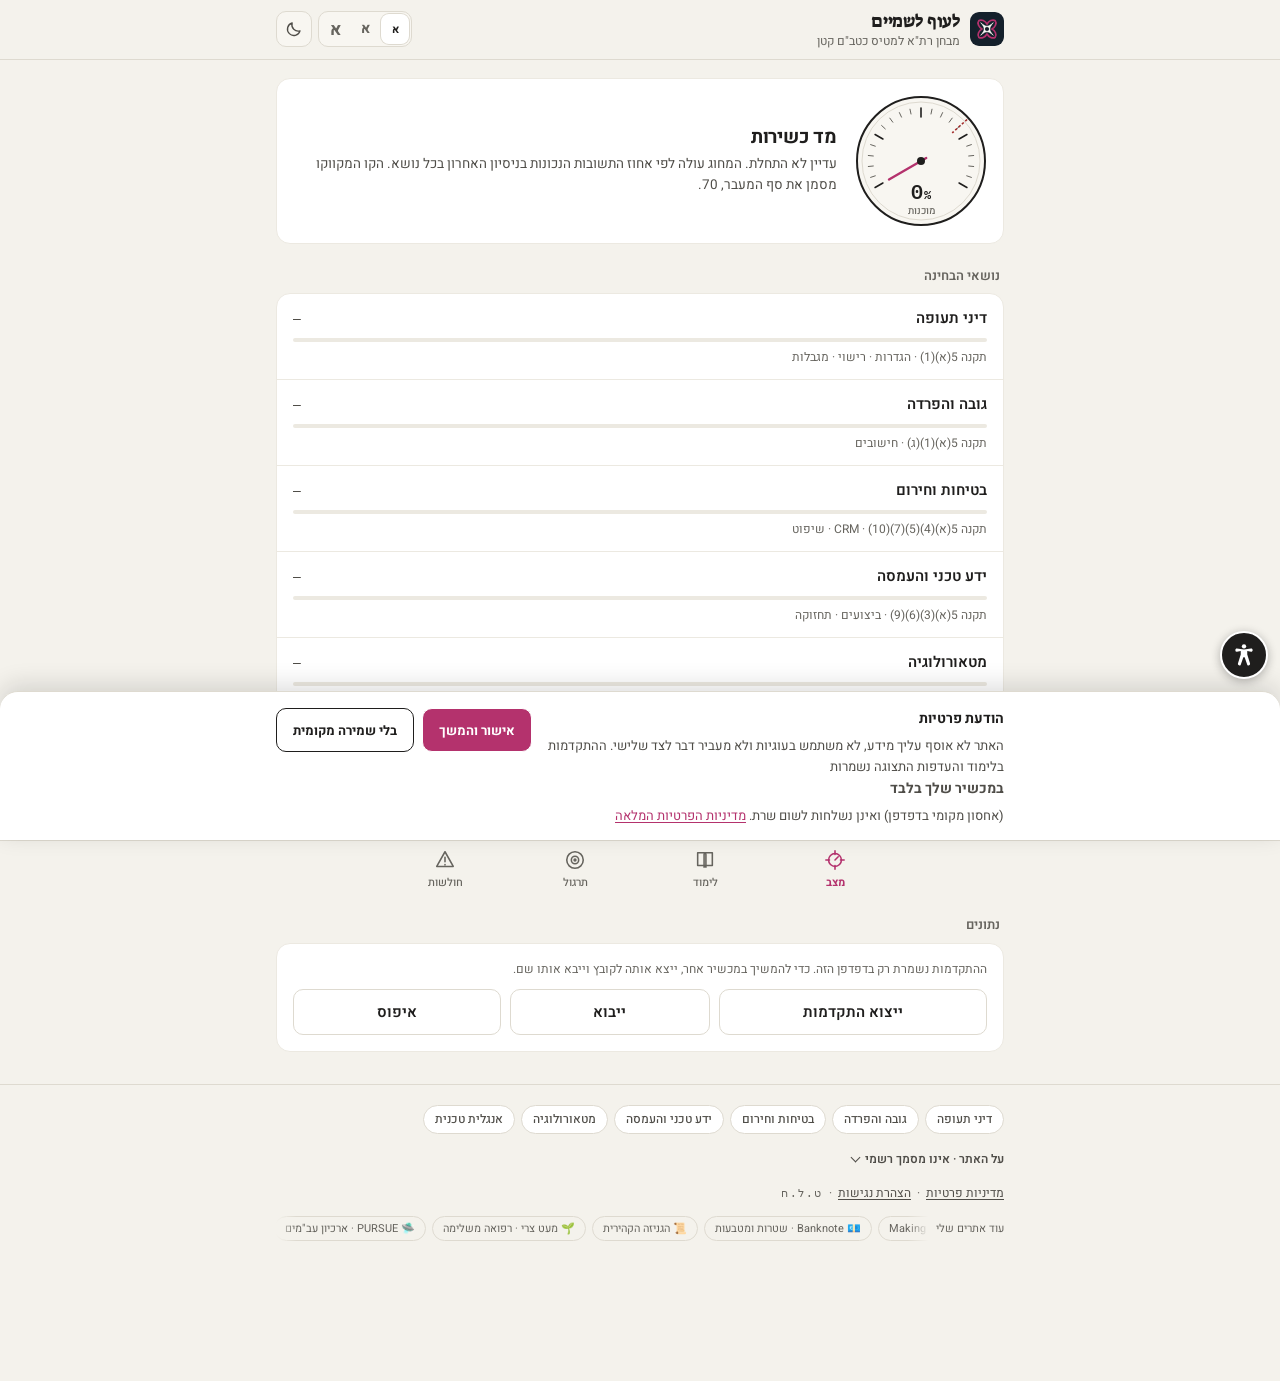
==== commit 60c2f60a: "פס האתרים הנוספים: גלילה ביד בטאץ', וחזרה לתנועה אחרי הנגיעה בגרסה הקודמת התנועה הייתה אנימציית CSS " ====
--- a/index.html
+++ b/index.html
@@ -308,6 +308,7 @@
 <script src="assets/js/app/privacy.js"></script>
 <script src="assets/js/app/fontsize.js"></script>
 <script src="assets/js/app/theme.js"></script>
+<script src="assets/js/app/sister.js"></script>
 <script src="assets/js/app/a11y.js"></script>
 <script src="assets/js/app/storage.js"></script>
 <script src="assets/js/app/gauge.js"></script>
--- a/assets/css/style.css
+++ b/assets/css/style.css
@@ -561,37 +561,25 @@
 .site-foot{padding-bottom:68px}
 
 /* ---- האתרים הנוספים ----
-   פס דק שנע לאט מעצמו (שני עותקים של הרשימה, כדי שהתנועה תהיה רציפה).
-   נעצר בריחוף, במיקוד מקלדת ובנגיעה (WCAG 2.2.2). במצב "בלי תנועה" הוא
-   פס רגיל שגוללים ביד. קישורים בלבד: שום דבר לא נטען מהאתרים האלה. */
+   אזור גלילה רגיל (אפשר להחליק באצבע), ש-sister.js מזיז לאט כשלא נוגעים
+   בו. ברשימה שני עותקים כדי שהתנועה תהיה רציפה. במצב "בלי תנועה" ההעתק
+   מוסתר והפס נשאר לגלילה ביד. קישורים בלבד: שום דבר לא נטען מהאתרים האלה. */
 .sister{display:flex;align-items:center;gap:8px;margin-top:12px;min-width:0}
 .sister-lbl{flex:none;font-size:.6875rem;color:var(--ink-3);white-space:nowrap}
 .sister-view{
-  flex:1;min-width:0;overflow:hidden;
+  flex:1;min-width:0;overflow-x:auto;overflow-y:hidden;
+  -webkit-overflow-scrolling:touch;scrollbar-width:none;overscroll-behavior-x:contain;
   -webkit-mask-image:linear-gradient(to right,transparent 0,#000 20px,#000 calc(100% - 20px),transparent 100%);
   mask-image:linear-gradient(to right,transparent 0,#000 20px,#000 calc(100% - 20px),transparent 100%);
 }
-.sister-track{display:flex;width:max-content;animation:sister-run 45s linear infinite}
+.sister-view::-webkit-scrollbar{display:none}
+.sister-track{display:flex;width:max-content}
 .sister-set{display:flex;gap:6px;padding-inline-end:6px}
-.sister-view:hover .sister-track,
-.sister-view:focus-within .sister-track,
-.sister-view:active .sister-track{animation-play-state:paused}
-/* ב-RTL הסט השני יושב משמאל לראשון; הזזה ימינה ברוחב סט אחד מחזירה
-   לנקודת ההתחלה בדיוק, ולכן אין קפיצה בסוף הסבב. */
-@keyframes sister-run{from{transform:translateX(0)}to{transform:translateX(50%)}}
 .site-foot .sister a{
   flex:none;white-space:nowrap;font-size:.6875rem;color:var(--ink-3);text-decoration:none;
   border:1px solid var(--hair);border-radius:999px;padding:3px 10px;
 }
 .site-foot .sister a:hover{color:var(--ink);border-color:var(--ink-3)}
-/* בלי תנועה: פס רגיל שגוללים ביד, בלי ההעתק */
-@media (prefers-reduced-motion:reduce){
-  .sister-view{overflow-x:auto;scrollbar-width:none}
-  .sister-track{animation:none}
-  .sister-clone{display:none}
-}
-html.a11y-still .sister-view{overflow-x:auto;scrollbar-width:none}
-html.a11y-still .sister-track{animation:none}
+@media (prefers-reduced-motion:reduce){.sister-clone{display:none}}
 html.a11y-still .sister-clone{display:none}
-.sister-view::-webkit-scrollbar{display:none}
 @media print{.sister{display:none}}
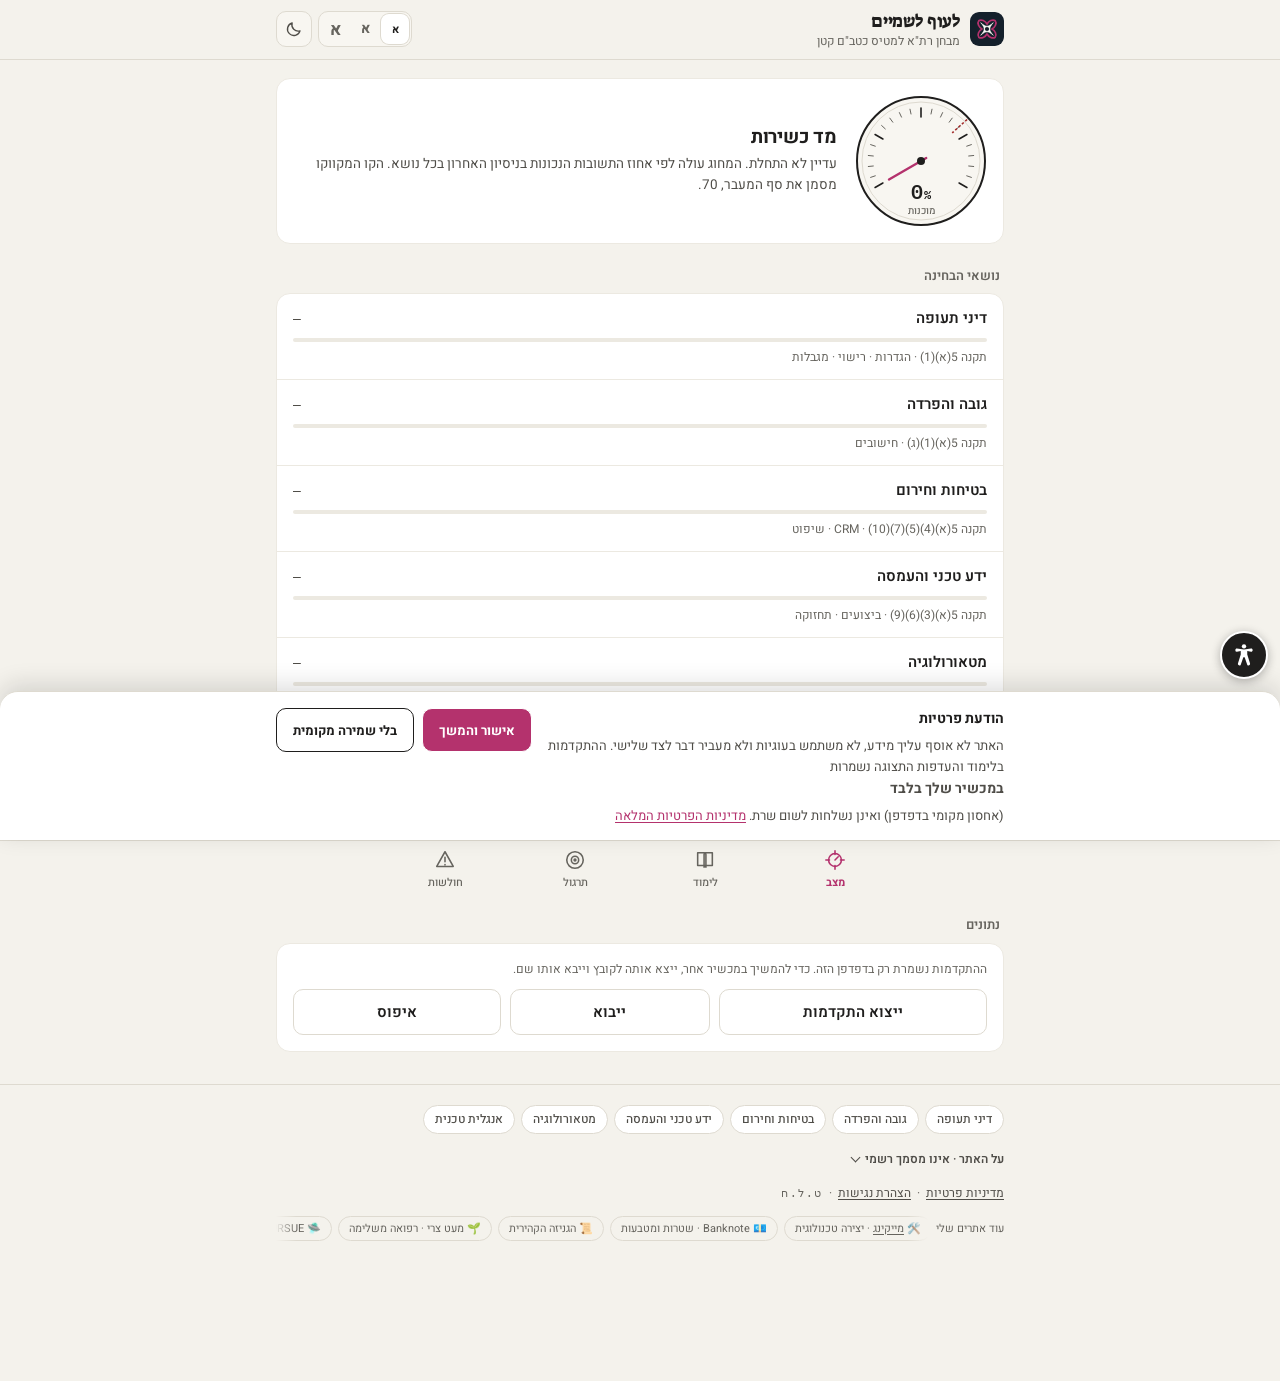
==== commit 52f3dd88: "פס האתרים הנוספים: "מייקינג · יצירה טכנולוגית", קישור על המילה מייקינג Co-Authored-By: Claude Opus 5" ====
--- a/index.html
+++ b/index.html
@@ -261,7 +261,7 @@
       <div class="sister-view">
         <div class="sister-track">
         <div class="sister-set">
-          <a href="https://making-il.co.il/" rel="noopener"><span aria-hidden="true">🛠️</span> Making</a>
+          <span class="sister-item"><span aria-hidden="true">🛠️</span> <a href="https://making-il.co.il/" rel="noopener">מייקינג</a> · יצירה טכנולוגית</span>
           <a href="https://banknote.co.il/" rel="noopener"><span aria-hidden="true">💶</span> Banknote · שטרות ומטבעות</a>
           <a href="https://www.geniza.co.il/" rel="noopener"><span aria-hidden="true">📜</span> הגניזה הקהירית</a>
           <a href="https://holisticcenter.co.il/" rel="noopener"><span aria-hidden="true">🌱</span> מעט צרי · רפואה משלימה</a>
@@ -269,7 +269,7 @@
           <a href="https://heb-cal.co.il/" rel="noopener"><span aria-hidden="true">📅</span> לוח עברי</a>
         </div>
         <div class="sister-set sister-clone" aria-hidden="true">
-          <a href="https://making-il.co.il/" rel="noopener" tabindex="-1"><span aria-hidden="true">🛠️</span> Making</a>
+          <span class="sister-item"><span aria-hidden="true">🛠️</span> <a href="https://making-il.co.il/" rel="noopener" tabindex="-1">מייקינג</a> · יצירה טכנולוגית</span>
           <a href="https://banknote.co.il/" rel="noopener" tabindex="-1"><span aria-hidden="true">💶</span> Banknote · שטרות ומטבעות</a>
           <a href="https://www.geniza.co.il/" rel="noopener" tabindex="-1"><span aria-hidden="true">📜</span> הגניזה הקהירית</a>
           <a href="https://holisticcenter.co.il/" rel="noopener" tabindex="-1"><span aria-hidden="true">🌱</span> מעט צרי · רפואה משלימה</a>
--- a/assets/css/style.css
+++ b/assets/css/style.css
@@ -580,6 +580,17 @@
   border:1px solid var(--hair);border-radius:999px;padding:3px 10px;
 }
 .site-foot .sister a:hover{color:var(--ink);border-color:var(--ink-3)}
+/* פריט שרק חלק ממנו קישור (מייקינג · יצירה טכנולוגית): השבב הוא ה-span,
+   והקישור בתוכו הוא מילה עם קו תחתון */
+.site-foot .sister .sister-item{
+  flex:none;white-space:nowrap;font-size:.6875rem;color:var(--ink-3);
+  border:1px solid var(--hair);border-radius:999px;padding:3px 10px;
+}
+.site-foot .sister .sister-item a{
+  border:0;padding:0;border-radius:0;font-size:inherit;color:inherit;
+  text-decoration:underline;text-underline-offset:2px;
+}
+.site-foot .sister .sister-item a:hover{color:var(--ink)}
 @media (prefers-reduced-motion:reduce){.sister-clone{display:none}}
 html.a11y-still .sister-clone{display:none}
 @media print{.sister{display:none}}
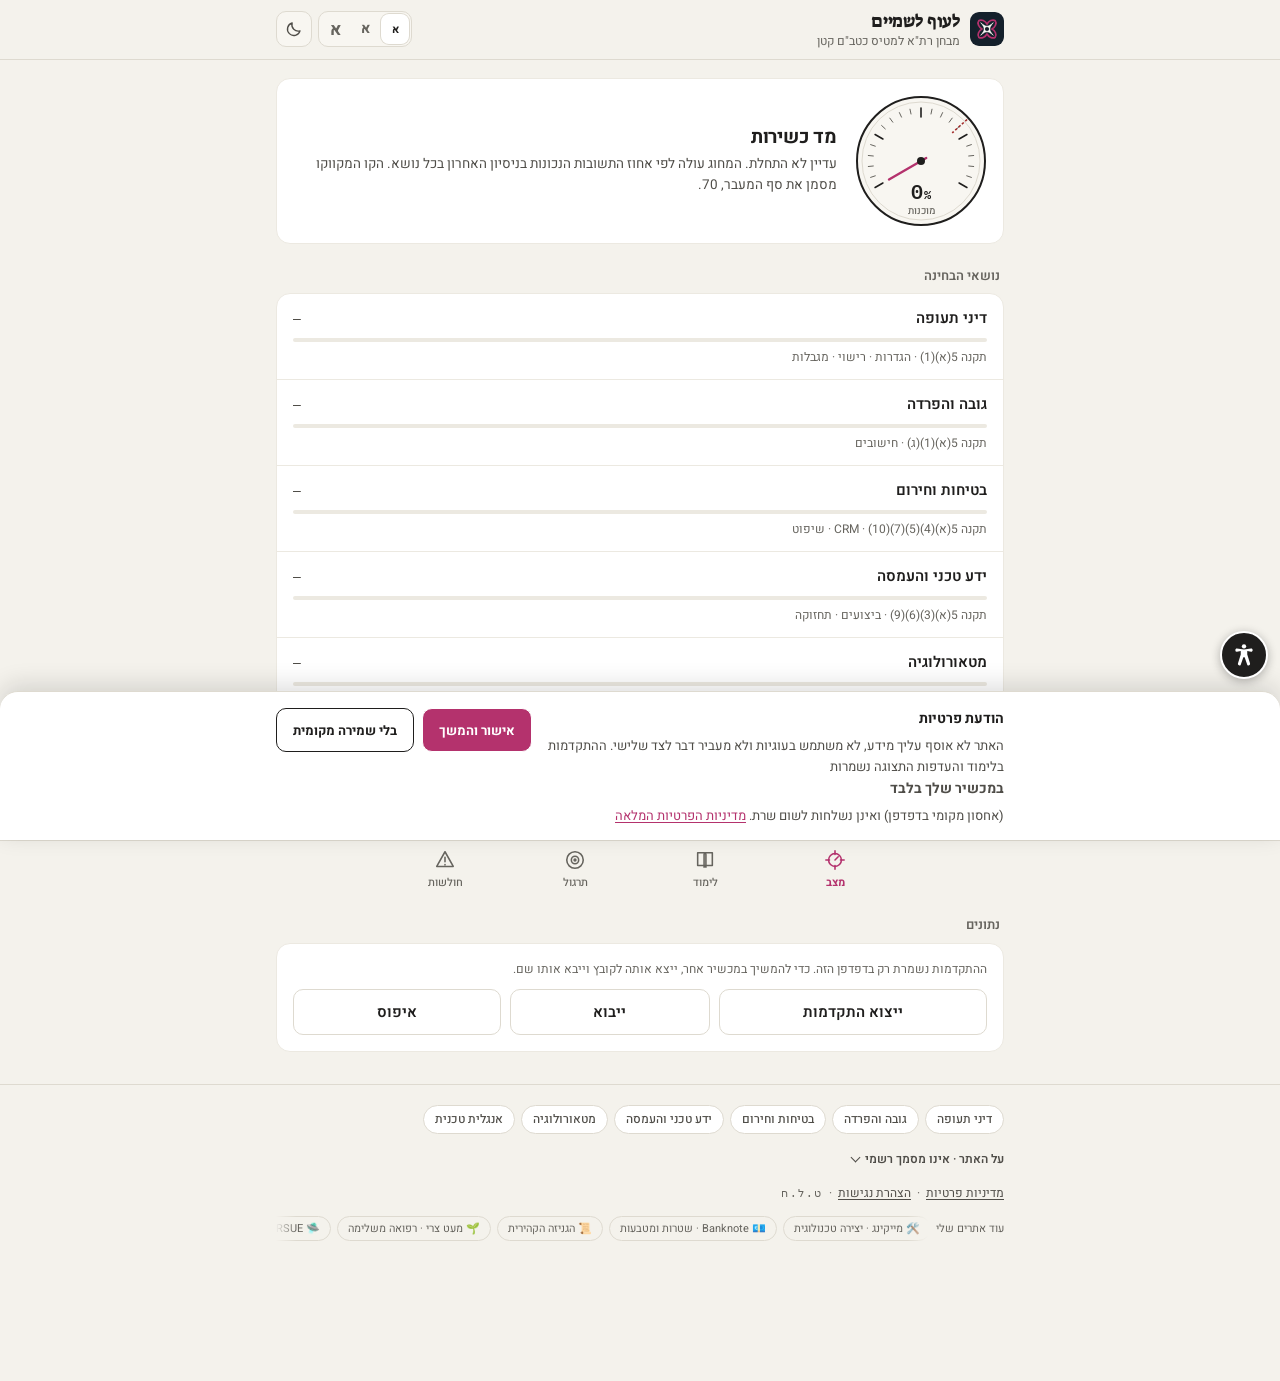
==== commit e5227202: "פס האתרים הנוספים: כל השבב של מייקינג הוא קישור, בלי קו תחתון חזרה למבנה של שאר השבבים: הקישור עוטף " ====
--- a/index.html
+++ b/index.html
@@ -261,7 +261,7 @@
       <div class="sister-view">
         <div class="sister-track">
         <div class="sister-set">
-          <span class="sister-item"><span aria-hidden="true">🛠️</span> <a href="https://making-il.co.il/" rel="noopener">מייקינג</a> · יצירה טכנולוגית</span>
+          <a href="https://making-il.co.il/" rel="noopener"><span aria-hidden="true">🛠️</span> מייקינג · יצירה טכנולוגית</a>
           <a href="https://banknote.co.il/" rel="noopener"><span aria-hidden="true">💶</span> Banknote · שטרות ומטבעות</a>
           <a href="https://www.geniza.co.il/" rel="noopener"><span aria-hidden="true">📜</span> הגניזה הקהירית</a>
           <a href="https://holisticcenter.co.il/" rel="noopener"><span aria-hidden="true">🌱</span> מעט צרי · רפואה משלימה</a>
@@ -269,7 +269,7 @@
           <a href="https://heb-cal.co.il/" rel="noopener"><span aria-hidden="true">📅</span> לוח עברי</a>
         </div>
         <div class="sister-set sister-clone" aria-hidden="true">
-          <span class="sister-item"><span aria-hidden="true">🛠️</span> <a href="https://making-il.co.il/" rel="noopener" tabindex="-1">מייקינג</a> · יצירה טכנולוגית</span>
+          <a href="https://making-il.co.il/" rel="noopener" tabindex="-1"><span aria-hidden="true">🛠️</span> מייקינג · יצירה טכנולוגית</a>
           <a href="https://banknote.co.il/" rel="noopener" tabindex="-1"><span aria-hidden="true">💶</span> Banknote · שטרות ומטבעות</a>
           <a href="https://www.geniza.co.il/" rel="noopener" tabindex="-1"><span aria-hidden="true">📜</span> הגניזה הקהירית</a>
           <a href="https://holisticcenter.co.il/" rel="noopener" tabindex="-1"><span aria-hidden="true">🌱</span> מעט צרי · רפואה משלימה</a>
--- a/assets/css/style.css
+++ b/assets/css/style.css
@@ -580,17 +580,6 @@
   border:1px solid var(--hair);border-radius:999px;padding:3px 10px;
 }
 .site-foot .sister a:hover{color:var(--ink);border-color:var(--ink-3)}
-/* פריט שרק חלק ממנו קישור (מייקינג · יצירה טכנולוגית): השבב הוא ה-span,
-   והקישור בתוכו הוא מילה עם קו תחתון */
-.site-foot .sister .sister-item{
-  flex:none;white-space:nowrap;font-size:.6875rem;color:var(--ink-3);
-  border:1px solid var(--hair);border-radius:999px;padding:3px 10px;
-}
-.site-foot .sister .sister-item a{
-  border:0;padding:0;border-radius:0;font-size:inherit;color:inherit;
-  text-decoration:underline;text-underline-offset:2px;
-}
-.site-foot .sister .sister-item a:hover{color:var(--ink)}
 @media (prefers-reduced-motion:reduce){.sister-clone{display:none}}
 html.a11y-still .sister-clone{display:none}
 @media print{.sister{display:none}}
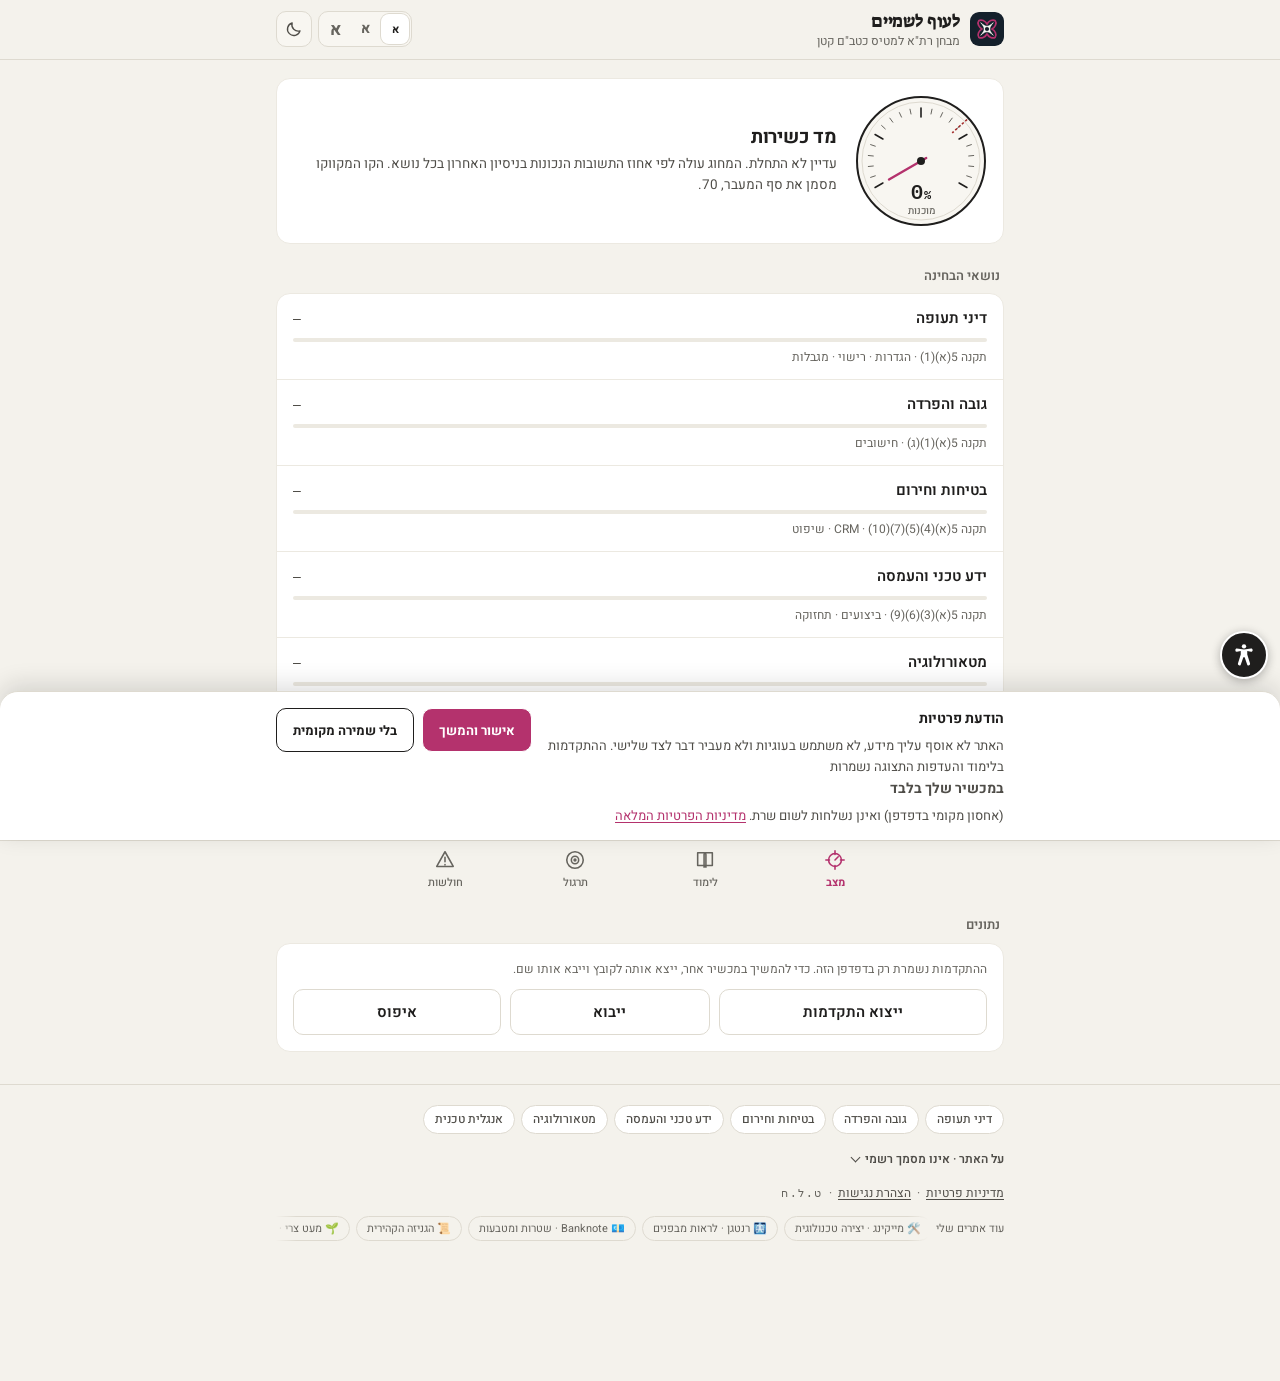
==== commit c52f634e: "Footer strip: add the X-Ray site (roentgen.co.il) Adds "רנטגן · לראות מבפנים" as the second entry of" ====
--- a/index.html
+++ b/index.html
@@ -262,6 +262,7 @@
         <div class="sister-track">
         <div class="sister-set">
           <a href="https://making-il.co.il/" rel="noopener"><span aria-hidden="true">🛠️</span> מייקינג · יצירה טכנולוגית</a>
+          <a href="https://roentgen.co.il/" rel="noopener"><span aria-hidden="true">🩻</span> רנטגן · לראות מבפנים</a>
           <a href="https://banknote.co.il/" rel="noopener"><span aria-hidden="true">💶</span> Banknote · שטרות ומטבעות</a>
           <a href="https://www.geniza.co.il/" rel="noopener"><span aria-hidden="true">📜</span> הגניזה הקהירית</a>
           <a href="https://holisticcenter.co.il/" rel="noopener"><span aria-hidden="true">🌱</span> מעט צרי · רפואה משלימה</a>
@@ -270,6 +271,7 @@
         </div>
         <div class="sister-set sister-clone" aria-hidden="true">
           <a href="https://making-il.co.il/" rel="noopener" tabindex="-1"><span aria-hidden="true">🛠️</span> מייקינג · יצירה טכנולוגית</a>
+          <a href="https://roentgen.co.il/" rel="noopener" tabindex="-1"><span aria-hidden="true">🩻</span> רנטגן · לראות מבפנים</a>
           <a href="https://banknote.co.il/" rel="noopener" tabindex="-1"><span aria-hidden="true">💶</span> Banknote · שטרות ומטבעות</a>
           <a href="https://www.geniza.co.il/" rel="noopener" tabindex="-1"><span aria-hidden="true">📜</span> הגניזה הקהירית</a>
           <a href="https://holisticcenter.co.il/" rel="noopener" tabindex="-1"><span aria-hidden="true">🌱</span> מעט צרי · רפואה משלימה</a>
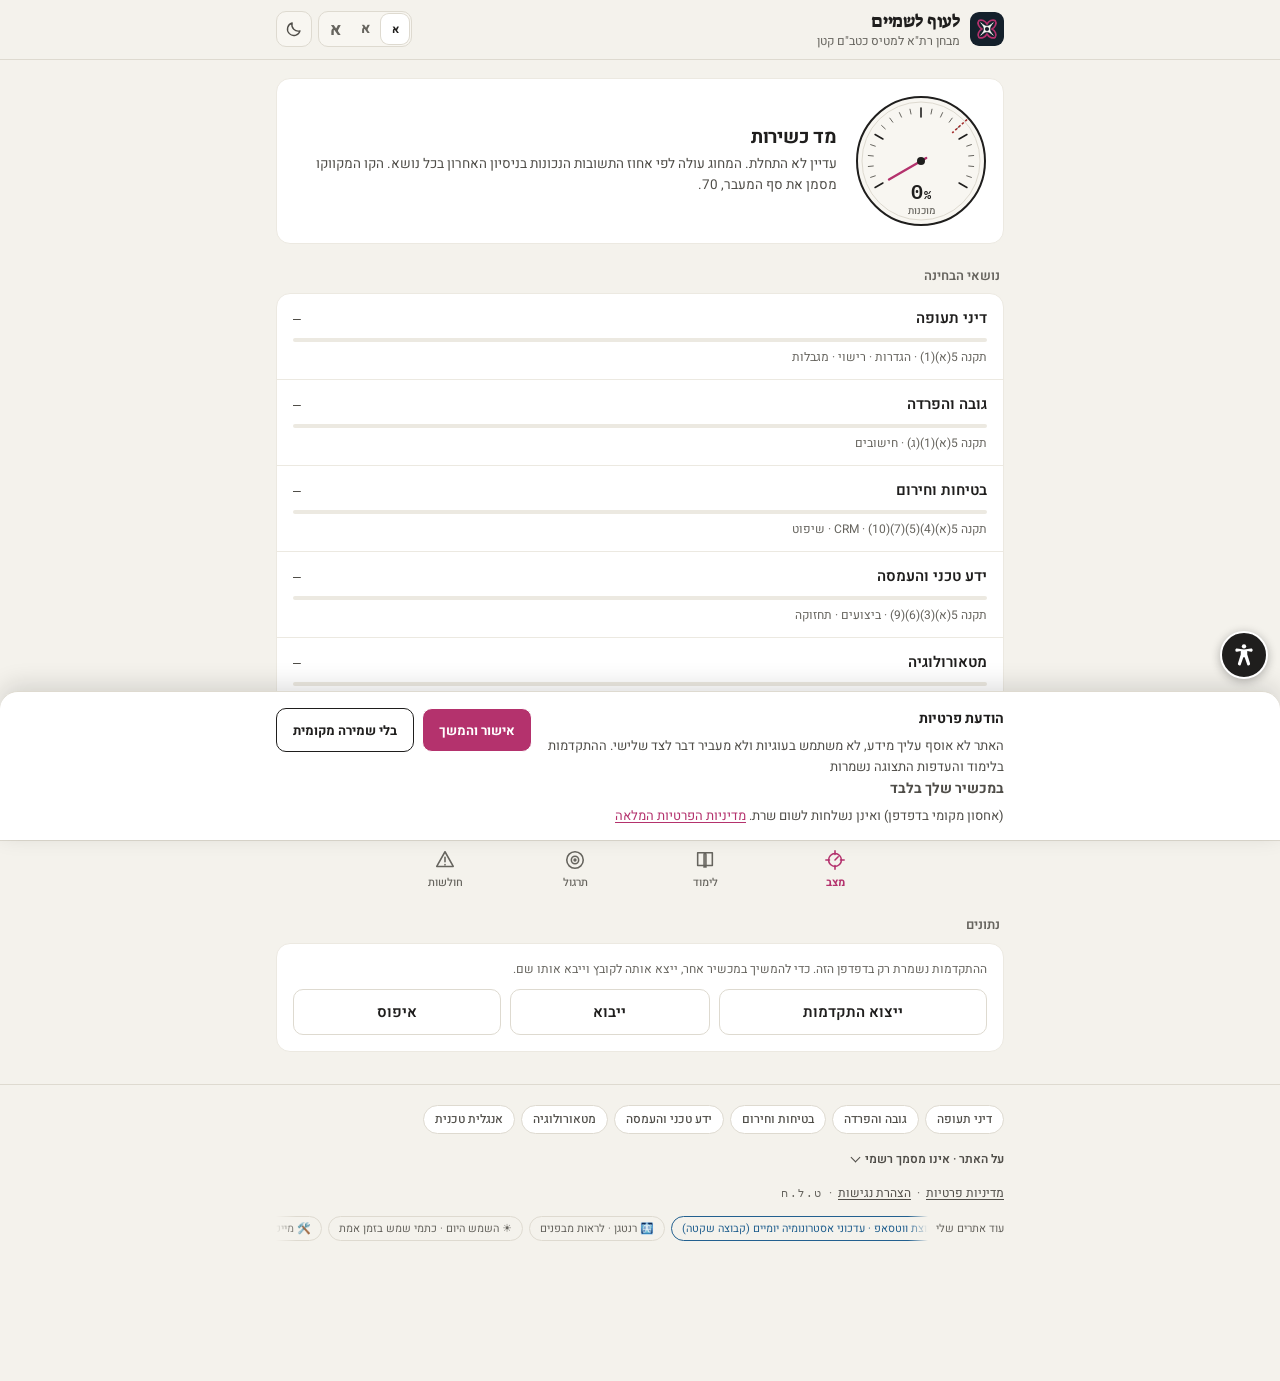
==== commit 31583c99: "Footer strip: complete the sister-site list Brings the "עוד אתרים שלי" strip in line with the owner'" ====
--- a/index.html
+++ b/index.html
@@ -261,21 +261,27 @@
       <div class="sister-view">
         <div class="sister-track">
         <div class="sister-set">
+          <a href="https://chat.whatsapp.com/JPkp1hyk4J938apVTFu6J1" rel="noopener" class="sister-invite"><span aria-hidden="true">🔭</span> קבוצת ווטסאפ · עדכוני אסטרונומיה יומיים (קבוצה שקטה)</a>
+          <a href="https://roentgen.co.il/" rel="noopener"><span aria-hidden="true">🩻</span> רנטגן · לראות מבפנים</a>
+          <a href="https://sunspots.co.il/" rel="noopener"><span aria-hidden="true">☀️</span> השמש היום · כתמי שמש בזמן אמת</a>
           <a href="https://making-il.co.il/" rel="noopener"><span aria-hidden="true">🛠️</span> מייקינג · יצירה טכנולוגית</a>
-          <a href="https://roentgen.co.il/" rel="noopener"><span aria-hidden="true">🩻</span> רנטגן · לראות מבפנים</a>
           <a href="https://banknote.co.il/" rel="noopener"><span aria-hidden="true">💶</span> Banknote · שטרות ומטבעות</a>
           <a href="https://www.geniza.co.il/" rel="noopener"><span aria-hidden="true">📜</span> הגניזה הקהירית</a>
           <a href="https://holisticcenter.co.il/" rel="noopener"><span aria-hidden="true">🌱</span> מעט צרי · רפואה משלימה</a>
           <a href="https://pursue.co.il/" rel="noopener"><span aria-hidden="true">🛸</span> PURSUE · ארכיון עב"מים</a>
+          <a href="https://quake.co.il/" rel="noopener"><span aria-hidden="true">🌍</span> רעידת אדמה · רעידות היסטוריות</a>
           <a href="https://heb-cal.co.il/" rel="noopener"><span aria-hidden="true">📅</span> לוח עברי</a>
         </div>
         <div class="sister-set sister-clone" aria-hidden="true">
+          <a href="https://chat.whatsapp.com/JPkp1hyk4J938apVTFu6J1" rel="noopener" class="sister-invite" tabindex="-1"><span aria-hidden="true">🔭</span> קבוצת ווטסאפ · עדכוני אסטרונומיה יומיים (קבוצה שקטה)</a>
+          <a href="https://roentgen.co.il/" rel="noopener" tabindex="-1"><span aria-hidden="true">🩻</span> רנטגן · לראות מבפנים</a>
+          <a href="https://sunspots.co.il/" rel="noopener" tabindex="-1"><span aria-hidden="true">☀️</span> השמש היום · כתמי שמש בזמן אמת</a>
           <a href="https://making-il.co.il/" rel="noopener" tabindex="-1"><span aria-hidden="true">🛠️</span> מייקינג · יצירה טכנולוגית</a>
-          <a href="https://roentgen.co.il/" rel="noopener" tabindex="-1"><span aria-hidden="true">🩻</span> רנטגן · לראות מבפנים</a>
           <a href="https://banknote.co.il/" rel="noopener" tabindex="-1"><span aria-hidden="true">💶</span> Banknote · שטרות ומטבעות</a>
           <a href="https://www.geniza.co.il/" rel="noopener" tabindex="-1"><span aria-hidden="true">📜</span> הגניזה הקהירית</a>
           <a href="https://holisticcenter.co.il/" rel="noopener" tabindex="-1"><span aria-hidden="true">🌱</span> מעט צרי · רפואה משלימה</a>
           <a href="https://pursue.co.il/" rel="noopener" tabindex="-1"><span aria-hidden="true">🛸</span> PURSUE · ארכיון עב"מים</a>
+          <a href="https://quake.co.il/" rel="noopener" tabindex="-1"><span aria-hidden="true">🌍</span> רעידת אדמה · רעידות היסטוריות</a>
           <a href="https://heb-cal.co.il/" rel="noopener" tabindex="-1"><span aria-hidden="true">📅</span> לוח עברי</a>
         </div>
         </div>
--- a/assets/css/style.css
+++ b/assets/css/style.css
@@ -580,6 +580,8 @@
   border:1px solid var(--hair);border-radius:999px;padding:3px 10px;
 }
 .site-foot .sister a:hover{color:var(--ink);border-color:var(--ink-3)}
+/* ההזמנה לקבוצת הווטסאפ מודגשת בצבע ההדגשה, כמו בשאר האתרים */
+.site-foot .sister a.sister-invite{color:var(--blue);border-color:var(--blue)}
 @media (prefers-reduced-motion:reduce){.sister-clone{display:none}}
 html.a11y-still .sister-clone{display:none}
 @media print{.sister{display:none}}
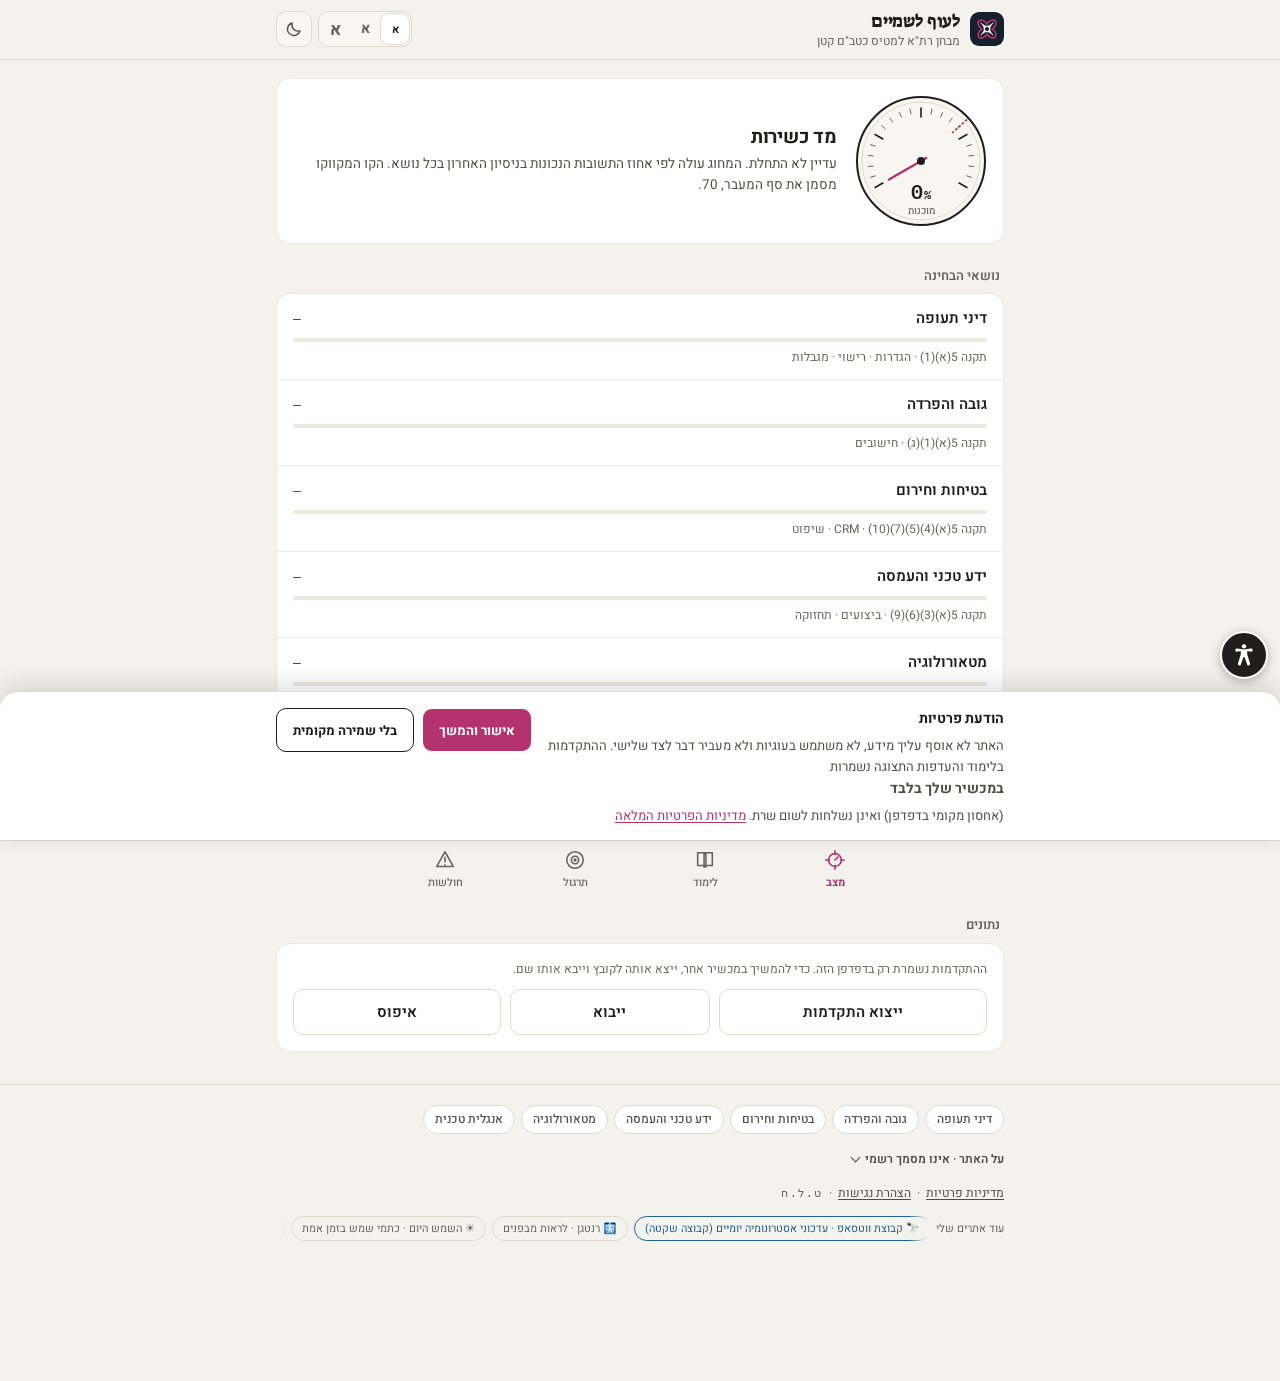
==== commit 0f17955d: "פס "עוד אתרים שלי": קישור לעצבי הגולגולת (cranialnerves.co.il) Co-Authored-By: Claude Opus 5.5 <nore" ====
--- a/index.html
+++ b/index.html
@@ -271,6 +271,7 @@
           <a href="https://pursue.co.il/" rel="noopener"><span aria-hidden="true">🛸</span> PURSUE · ארכיון עב"מים</a>
           <a href="https://quake.co.il/" rel="noopener"><span aria-hidden="true">🌍</span> רעידת אדמה · רעידות היסטוריות</a>
           <a href="https://heb-cal.co.il/" rel="noopener"><span aria-hidden="true">📅</span> לוח עברי</a>
+          <a href="https://cranialnerves.co.il/" rel="noopener"><span aria-hidden="true">🧠</span> עצבי הגולגולת · 12 זוגות העצבים</a>
         </div>
         <div class="sister-set sister-clone" aria-hidden="true">
           <a href="https://chat.whatsapp.com/JPkp1hyk4J938apVTFu6J1" rel="noopener" class="sister-invite" tabindex="-1"><span aria-hidden="true">🔭</span> קבוצת ווטסאפ · עדכוני אסטרונומיה יומיים (קבוצה שקטה)</a>
@@ -283,6 +284,7 @@
           <a href="https://pursue.co.il/" rel="noopener" tabindex="-1"><span aria-hidden="true">🛸</span> PURSUE · ארכיון עב"מים</a>
           <a href="https://quake.co.il/" rel="noopener" tabindex="-1"><span aria-hidden="true">🌍</span> רעידת אדמה · רעידות היסטוריות</a>
           <a href="https://heb-cal.co.il/" rel="noopener" tabindex="-1"><span aria-hidden="true">📅</span> לוח עברי</a>
+          <a href="https://cranialnerves.co.il/" rel="noopener" tabindex="-1"><span aria-hidden="true">🧠</span> עצבי הגולגולת · 12 זוגות העצבים</a>
         </div>
         </div>
       </div>
